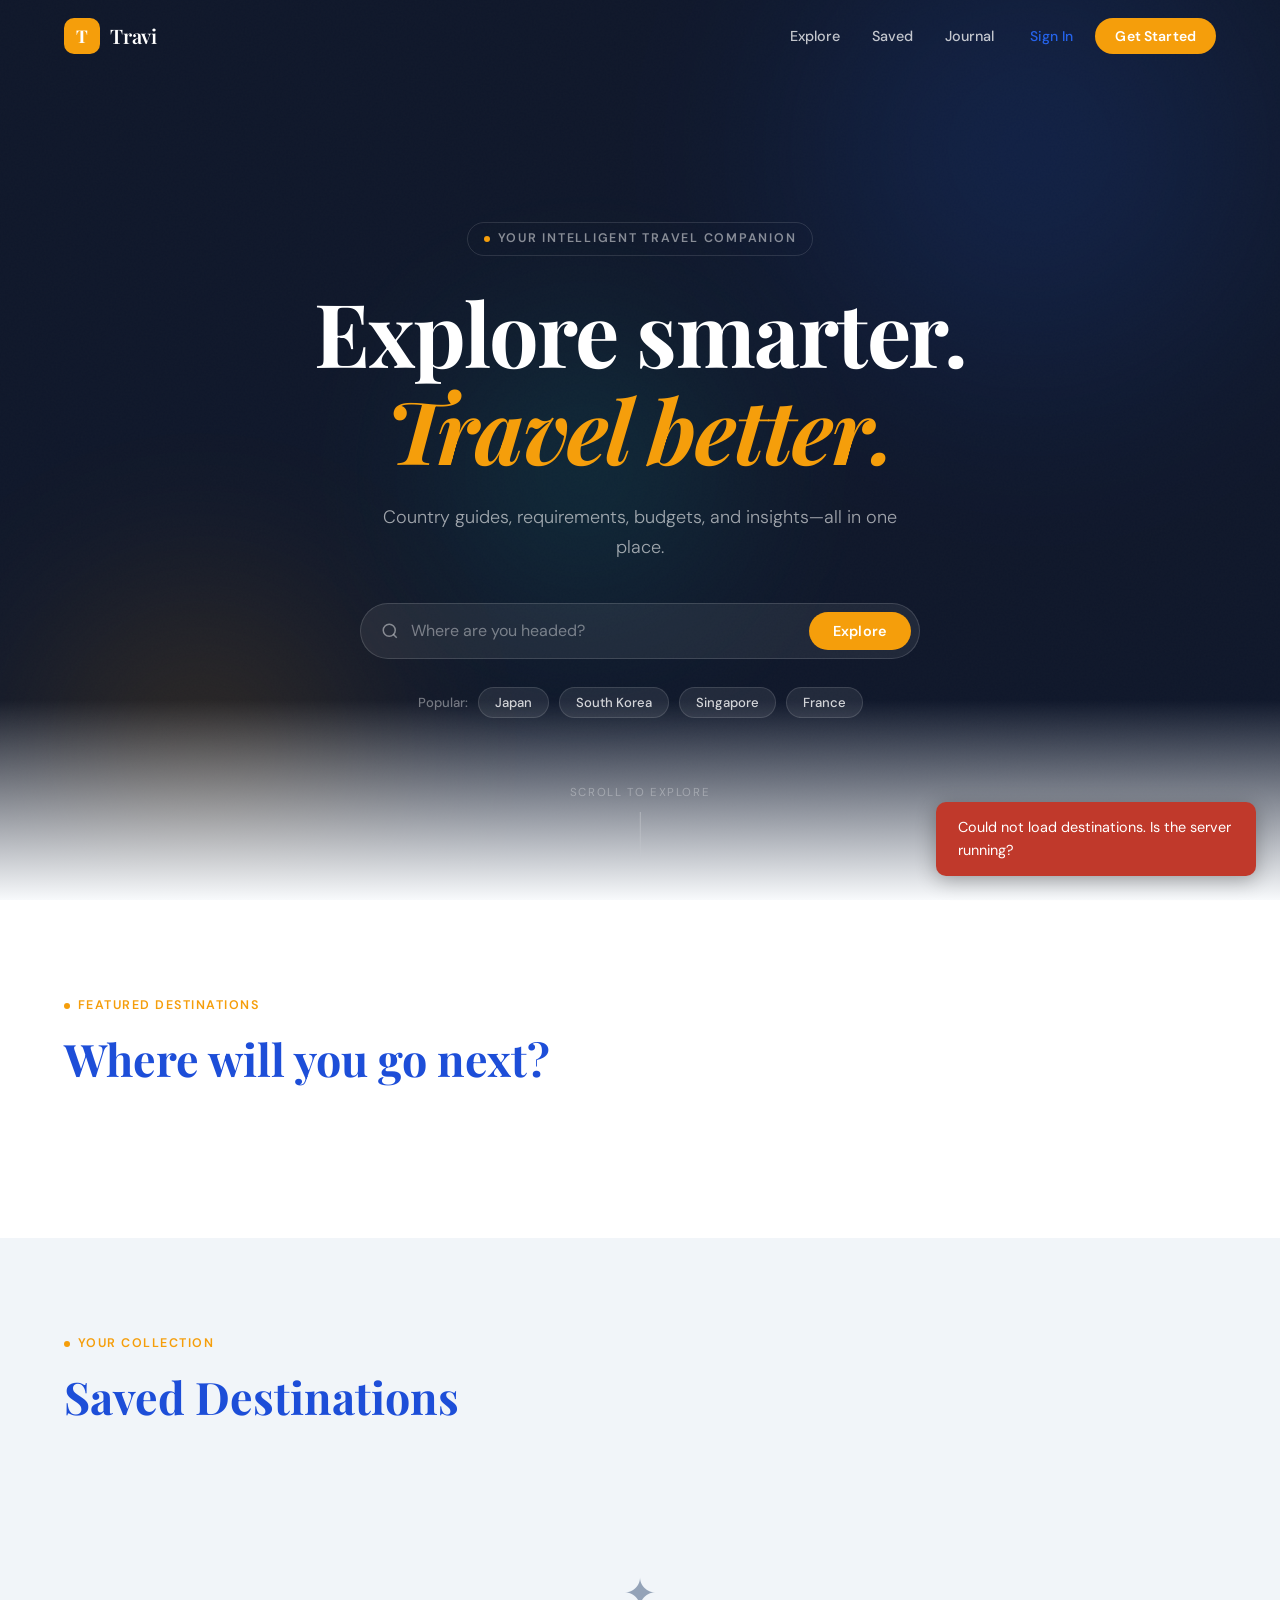
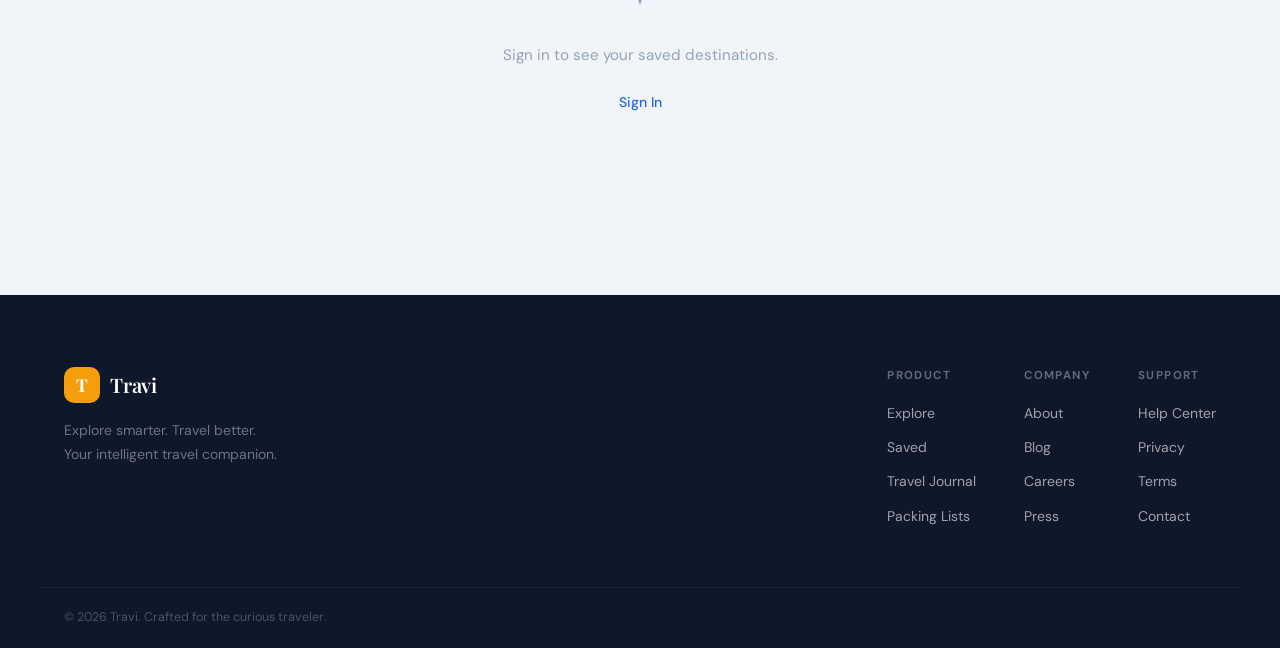
==== src/main/resources/static/index.html @ fd80dfbc "feat: added budget tier to support budget guide entity and the frontend structure, added migration f" ====
<!DOCTYPE html>
<html lang="en">
<head>
  <meta charset="UTF-8" />
  <meta name="viewport" content="width=device-width, initial-scale=1.0" />
  <title>Travi — Personal Tour Guide</title>
  <link rel="preconnect" href="https://fonts.googleapis.com" />
  <link rel="preconnect" href="https://fonts.gstatic.com" crossorigin />
  <link href="https://fonts.googleapis.com/css2?family=Playfair+Display:ital,wght@0,400;0,600;0,700;1,400;1,600&family=DM+Sans:wght@300;400;500;600&family=DM+Mono:wght@400;500&display=swap" rel="stylesheet" />
  <link rel="stylesheet" href="style.css" />

  <!-- Auth modal styles (scoped, no external deps) -->
  <style>
    .auth-modal-backdrop {
      position: fixed; inset: 0; z-index: 2000;
      background: rgba(0,0,0,0.55); backdrop-filter: blur(4px);
      display: flex; align-items: center; justify-content: center;
      padding: 1rem;
    }
    .auth-modal-backdrop.hidden { display: none; }
    .auth-modal {
      background: #fff; border-radius: 16px; padding: 2.5rem 2rem;
      width: 100%; max-width: 420px; position: relative;
      box-shadow: 0 20px 60px rgba(0,0,0,0.25);
    }
    .auth-modal-close {
      position: absolute; top: 1rem; right: 1rem;
      background: none; border: none; font-size: 1.4rem;
      cursor: pointer; color: #888; line-height: 1;
    }
    .auth-modal h2 { font-family: 'Playfair Display', serif; margin: 0 0 1.5rem; font-size: 1.6rem; }
    .auth-field { display: flex; flex-direction: column; gap: 0.4rem; margin-bottom: 1rem; }
    .auth-field label { font-size: 0.82rem; font-weight: 600; color: #555; letter-spacing: .04em; }
    .auth-field input {
      padding: 0.7rem 1rem; border: 1.5px solid #e0e0e0; border-radius: 8px;
      font-size: 0.95rem; outline: none; transition: border-color .2s;
      font-family: inherit;
    }
    .auth-field input:focus { border-color: #1a1a1a; }
    .auth-submit {
      width: 100%; padding: 0.85rem; background: #1a1a1a; color: #fff;
      border: none; border-radius: 8px; font-size: 1rem; font-weight: 600;
      cursor: pointer; margin-top: 0.5rem; font-family: inherit;
      transition: opacity .2s;
    }
    .auth-submit:hover { opacity: 0.85; }
    .auth-switch { text-align: center; margin-top: 1.2rem; font-size: 0.87rem; color: #666; }
    .auth-switch button {
      background: none; border: none; color: #1a1a1a; font-weight: 600;
      cursor: pointer; text-decoration: underline; font-size: inherit;
      font-family: inherit;
    }
  </style>
</head>
<body>

  <!-- AUTH MODAL -->
  <div class="auth-modal-backdrop hidden" id="authModal">
    <div class="auth-modal" role="dialog" aria-modal="true" aria-label="Sign in or register">
      <button class="auth-modal-close" id="authModalClose" aria-label="Close">✕</button>

      <!-- Login Form -->
      <form id="loginForm" novalidate>
        <h2>Welcome back</h2>
        <div class="auth-field">
          <label for="loginUsername">Username</label>
          <input type="text" id="loginUsername" autocomplete="username" placeholder="your_username" required />
        </div>
        <div class="auth-field">
          <label for="loginPassword">Password</label>
          <input type="password" id="loginPassword" autocomplete="current-password" placeholder="••••••••" required />
        </div>
        <button type="submit" class="auth-submit">Sign In</button>
        <div class="auth-switch">
          Don't have an account?
          <button type="button" id="switchToRegister">Create one</button>
        </div>
      </form>

      <!-- Register Form -->
      <form id="registerForm" style="display:none" novalidate>
        <h2>Create account</h2>
        <div class="auth-field">
          <label for="regUsername">Username</label>
          <input type="text" id="regUsername" autocomplete="username" placeholder="your_username" required />
        </div>
        <div class="auth-field">
          <label for="regEmail">Email</label>
          <input type="email" id="regEmail" autocomplete="email" placeholder="you@email.com" required />
        </div>
        <div class="auth-field">
          <label for="regPassword">Password</label>
          <input type="password" id="regPassword" autocomplete="new-password" placeholder="••••••••" required />
        </div>
        <button type="submit" class="auth-submit">Create Account</button>
        <div class="auth-switch">
          Already have an account?
          <button type="button" id="switchToLogin">Sign in</button>
        </div>
      </form>
    </div>
  </div>

  <!-- NAVBAR -->
  <nav class="navbar" id="navbar">
    <div class="nav-inner">
      <a class="nav-logo" href="#">
        <span class="logo-mark">T</span>
        <span class="logo-text">Travi</span>
      </a>
      <ul class="nav-links" id="navLinks">
        <li><a href="#explore" class="nav-link">Explore</a></li>
        <li><a href="#saved" class="nav-link">Saved</a></li>
        <li><a href="#" class="nav-link">Journal</a></li>
        <!-- btn-sign-in / btn-get-started hidden when logged in; btn-logout shown when logged in -->
        <li><button class="btn-outline-sm btn-sign-in">Sign In</button></li>
        <li><button class="btn-primary-sm btn-get-started">Get Started</button></li>
        <li style="display:none"><button class="btn-outline-sm btn-logout">Log Out</button></li>
      </ul>
      <button class="hamburger" id="hamburger" aria-label="Menu">
        <span></span><span></span><span></span>
      </button>
    </div>
  </nav>

  <!-- HERO -->
  <section class="hero" id="home">
    <div class="hero-bg">
      <div class="hero-grain"></div>
      <div class="hero-orbs">
        <div class="orb orb-1"></div>
        <div class="orb orb-2"></div>
        <div class="orb orb-3"></div>
      </div>
    </div>
    <div class="hero-content">
      <div class="hero-eyebrow">
        <span class="dot"></span>
        <span>Your intelligent travel companion</span>
      </div>
      <h1 class="hero-title">
        Explore smarter.<br />
        <em>Travel better.</em>
      </h1>
      <p class="hero-sub">
        Country guides, requirements, budgets, and insights—all in one place.
      </p>
      <div class="hero-search-wrap">
        <div class="search-box hero-search">
          <svg class="search-icon" viewBox="0 0 24 24" fill="none" stroke="currentColor" stroke-width="2">
            <circle cx="11" cy="11" r="8"/><path d="m21 21-4.35-4.35"/>
          </svg>
          <input type="text" id="heroSearchInput" placeholder="Where are you headed?" autocomplete="off" />
          <button class="search-btn" id="heroSearchBtn">Explore</button>
        </div>
        <div class="search-dropdown" id="heroDropdown"></div>
      </div>
      <div class="hero-tags">
        <span class="tag-label">Popular:</span>
        <!--
          data-country must match the country's name (case-insensitive, hyphens = spaces).
          These are matched against the `name` field returned by GET /api/countries.
        -->
        <button class="tag-chip" data-country="japan">Japan</button>
        <button class="tag-chip" data-country="south-korea">South Korea</button>
        <button class="tag-chip" data-country="singapore">Singapore</button>
        <button class="tag-chip" data-country="france">France</button>
      </div>
    </div>
    <div class="hero-scroll-hint">
      <span>Scroll to explore</span>
      <div class="scroll-line"></div>
    </div>
  </section>

  <!-- POPULAR DESTINATIONS -->
  <section class="section popular-section" id="explore">
    <div class="container">
      <div class="section-header">
        <div class="section-eyebrow">
          <span class="dot dot-warm"></span>Featured Destinations
        </div>
        <h2 class="section-title">Where will you go next?</h2>
      </div>
      <div class="destinations-grid" id="destinationsGrid"></div>
    </div>
  </section>

  <!-- COUNTRY DETAIL VIEW -->
  <section class="section country-detail-section hidden" id="countryDetailSection">
    <div class="container">
      <button class="back-btn" id="backBtn">
        <svg viewBox="0 0 24 24" fill="none" stroke="currentColor" stroke-width="2" width="18" height="18">
          <path d="M19 12H5M12 19l-7-7 7-7"/>
        </svg>
        Back to destinations
      </button>

      <!-- Country Hero Banner -->
      <div class="country-banner" id="countryBanner">
        <div class="country-banner-overlay"></div>
        <div class="country-banner-content">
          <div class="country-flag" id="countryFlag"></div>
          <div>
            <h1 class="country-name" id="countryName"></h1>
            <p class="country-tagline" id="countryTagline"></p>
          </div>
          <button class="save-btn" id="saveBtnDetail" title="Save destination">
            <svg viewBox="0 0 24 24" fill="none" stroke="currentColor" stroke-width="2" width="20" height="20">
              <path d="M20.84 4.61a5.5 5.5 0 0 0-7.78 0L12 5.67l-1.06-1.06a5.5 5.5 0 0 0-7.78 7.78l1.06 1.06L12 21.23l7.78-7.78 1.06-1.06a5.5 5.5 0 0 0 0-7.78z"/>
            </svg>
          </button>
        </div>
      </div>

      <!-- Tab Navigation -->
      <div class="tab-nav" id="tabNav">
        <button class="tab-btn active" data-tab="overview">Overview</button>
        <button class="tab-btn" data-tab="entry">Entry Requirements</button>
        <button class="tab-btn" data-tab="budget">Budget</button>
        <button class="tab-btn" data-tab="packing">Packing</button>
        <button class="tab-btn" data-tab="tips">Local Tips</button>
        <button class="tab-btn" data-tab="culture">Culture</button>
      </div>

      <!-- TAB: OVERVIEW -->
      <div class="tab-panel active" id="tab-overview">
        <div class="overview-grid">
          <div class="overview-main">
            <div class="info-card">
              <h3 class="card-label">About</h3>
              <p class="overview-desc" id="overviewDesc"></p>
            </div>
            <div class="stats-row" id="statsRow"></div>
          </div>
          <div class="overview-sidebar">
            <div class="info-card quick-facts" id="quickFacts"></div>
            <div class="info-card best-time" id="bestTime"></div>
          </div>
        </div>
      </div>

      <!-- TAB: ENTRY REQUIREMENTS -->
      <div class="tab-panel" id="tab-entry">
        <div class="entry-grid" id="entryGrid"></div>
      </div>

      <!-- TAB: BUDGET -->
      <div class="tab-panel" id="tab-budget">
        <div class="budget-layout" id="budgetLayout"></div>
      </div>

      <!-- TAB: PACKING -->
      <div class="tab-panel" id="tab-packing">
        <div class="packing-layout" id="packingLayout"></div>
      </div>

      <!-- TAB: LOCAL TIPS -->
      <div class="tab-panel" id="tab-tips">
        <div class="tips-layout" id="tipsLayout"></div>
      </div>

      <!-- TAB: CULTURE -->
      <div class="tab-panel" id="tab-culture">
        <div class="culture-layout" id="cultureLayout"></div>
      </div>
    </div>
  </section>

  <!-- SAVED DESTINATIONS -->
  <section class="section saved-section" id="saved">
    <div class="container">
      <div class="section-header">
        <div class="section-eyebrow">
          <span class="dot dot-warm"></span>Your Collection
        </div>
        <h2 class="section-title">Saved Destinations</h2>
      </div>
      <div class="saved-grid" id="savedGrid">
        <div class="saved-empty" id="savedEmpty">
          <div class="empty-icon">✦</div>
          <p>No saved destinations yet.<br/>Explore and save places you love.</p>
          <a href="#explore" class="btn-outline-sm">Start Exploring</a>
        </div>
      </div>
    </div>
  </section>

  <!-- FOOTER -->
  <footer class="footer">
    <div class="footer-inner">
      <div class="footer-brand">
        <a class="nav-logo" href="#">
          <span class="logo-mark">T</span>
          <span class="logo-text">Travi</span>
        </a>
        <p class="footer-tagline">Explore smarter. Travel better.<br/>Your intelligent travel companion.</p>
      </div>
      <div class="footer-links">
        <div class="footer-col">
          <span class="footer-col-title">Product</span>
          <a href="#">Explore</a>
          <a href="#">Saved</a>
          <a href="#">Travel Journal</a>
          <a href="#">Packing Lists</a>
        </div>
        <div class="footer-col">
          <span class="footer-col-title">Company</span>
          <a href="#">About</a>
          <a href="#">Blog</a>
          <a href="#">Careers</a>
          <a href="#">Press</a>
        </div>
        <div class="footer-col">
          <span class="footer-col-title">Support</span>
          <a href="#">Help Center</a>
          <a href="#">Privacy</a>
          <a href="#">Terms</a>
          <a href="#">Contact</a>
        </div>
      </div>
    </div>
    <div class="footer-bottom">
      <span>© 2026 Travi. Crafted for the curious traveler.</span>
    </div>
  </footer>

  <script src="script.js"></script>
</body>
</html>
---- src/main/resources/static/style.css ----
:root {
  /* === TRAVI BRAND PALETTE === */
  --primary: #2563eb;
  --primary-dark: #1d4ed8;
  --primary-light: #3b82f6;

  --secondary: #14b8a6;
  --secondary-light: #2dd4bf;
  --secondary-dark: #0f9488;

  --accent: #f59e0b;
  --accent-dark: #d97706;
  --accent-light: #fbbf24;

  --bg: #f8fafc;
  --card: #ffffff;
  --text-primary: #0f172a;
  --text-secondary: #475569;
  --text-muted: #94a3b8;

  --border: #e2e8f0;
  --border-light: #f1f5f9;

  /* === UNCHANGED === */
  --radius-sm: 8px;
  --radius-md: 14px;
  --radius-lg: 20px;
  --radius-xl: 28px;
  --radius-pill: 100px;

  --shadow-sm: 0 2px 8px rgba(10, 15, 30, 0.08);
  --shadow-md: 0 8px 32px rgba(10, 15, 30, 0.12);
  --shadow-lg: 0 20px 60px rgba(10, 15, 30, 0.18);
  --shadow-xl: 0 32px 80px rgba(10, 15, 30, 0.25);

  --transition: all 0.28s cubic-bezier(0.4, 0, 0.2, 1);
  --transition-fast: all 0.16s cubic-bezier(0.4, 0, 0.2, 1);

  --font-display: "Playfair Display", Georgia, serif;
  --font-body: "DM Sans", system-ui, sans-serif;
  --font-mono: "DM Mono", monospace;
}

/* ============ RESET & BASE ============ */
*,
*::before,
*::after {
  box-sizing: border-box;
  margin: 0;
  padding: 0;
}

html {
  scroll-behavior: smooth;
  font-size: 16px;
}

body {
  font-family: var(--font-body);
  background: var(--bg);
  color: var(--text-primary);
  line-height: 1.6;
  overflow-x: hidden;
}

a {
  text-decoration: none;
  color: inherit;
}
ul {
  list-style: none;
}
button {
  cursor: pointer;
  border: none;
  background: none;
  font-family: var(--font-body);
}
img {
  max-width: 100%;
  display: block;
}

.hidden {
  display: none !important;
}

/* ============ UTILITY CLASSES ============ */
.container {
  max-width: 1200px;
  margin: 0 auto;
  padding: 0 24px;
}

.section {
  padding: 96px 0;
}

.section-header {
  margin-bottom: 56px;
}

.section-eyebrow {
  display: flex;
  align-items: center;
  gap: 8px;
  font-size: 0.78rem;
  font-weight: 600;
  letter-spacing: 0.12em;
  text-transform: uppercase;
  color: var(--accent);
  margin-bottom: 16px;
}

.dot {
  width: 6px;
  height: 6px;
  border-radius: 50%;
  background: var(--secondary);
  display: inline-block;
  flex-shrink: 0;
}

.dot-warm {
  background: var(--accent);
}

.section-title {
  font-family: var(--font-display);
  font-size: clamp(2rem, 4vw, 2.8rem);
  font-weight: 700;
  color: var(--primary-dark);
  line-height: 1.2;
}

/* ============ BUTTONS ============ */
.btn-primary-sm {
  background: var(--accent);
  color: var(--card);
  padding: 9px 20px;
  border-radius: var(--radius-pill);
  font-size: 0.875rem;
  font-weight: 600;
  transition: var(--transition);
  letter-spacing: 0.01em;
}

.btn-primary-sm:hover {
  background: var(--accent-dark);
  transform: translateY(-1px);
  box-shadow: 0 6px 20px rgba(232, 97, 74, 0.35);
}

.btn-outline-sm {
  border: 1.5px solid var(--navy-200);
  color: var(--primary);
  padding: 8px 18px;
  border-radius: var(--radius-pill);
  font-size: 0.875rem;
  font-weight: 500;
  transition: var(--transition);
  background: transparent;
}

.btn-outline-sm:hover {
  border-color: var(--primary-dark);
  background: var(--primary-dark);
  color: var(--card);
}

/* ============ NAVBAR ============ */
.navbar {
  position: fixed;
  top: 0;
  left: 0;
  right: 0;
  z-index: 1000;
  transition: var(--transition);
  padding: 0;
}

.navbar.scrolled {
  background: rgba(10, 15, 30, 0.95);
  backdrop-filter: blur(16px);
  -webkit-backdrop-filter: blur(16px);
  box-shadow: 0 1px 0 rgba(255, 255, 255, 0.06);
}

.nav-inner {
  max-width: 1200px;
  margin: 0 auto;
  padding: 0 24px;
  height: 72px;
  display: flex;
  align-items: center;
  justify-content: space-between;
  gap: 32px;
}

.nav-logo {
  display: flex;
  align-items: center;
  gap: 10px;
  flex-shrink: 0;
}

.logo-mark {
  width: 36px;
  height: 36px;
  background: var(--accent);
  color: var(--card);
  border-radius: 10px;
  display: flex;
  align-items: center;
  justify-content: center;
  font-family: var(--font-display);
  font-size: 1.1rem;
  font-weight: 700;
  letter-spacing: -0.02em;
  flex-shrink: 0;
}

.logo-text {
  font-family: var(--font-display);
  font-size: 1.25rem;
  font-weight: 600;
  color: var(--card);
  letter-spacing: -0.01em;
}

.nav-links {
  display: flex;
  align-items: center;
  gap: 4px;
}

.nav-link {
  color: rgba(255, 255, 255, 0.75);
  font-size: 0.9rem;
  font-weight: 500;
  padding: 8px 14px;
  border-radius: var(--radius-sm);
  transition: var(--transition-fast);
}

.nav-link:hover {
  color: var(--card);
  background: rgba(255, 255, 255, 0.08);
}

.hamburger {
  display: none;
  flex-direction: column;
  gap: 5px;
  padding: 6px;
}

.hamburger span {
  display: block;
  width: 22px;
  height: 2px;
  background: var(--card);
  border-radius: 2px;
  transition: var(--transition);
}

/* ============ HERO ============ */
.hero {
  position: relative;
  min-height: 100vh;
  display: flex;
  align-items: center;
  justify-content: center;
  overflow: hidden;
  background: var(--text-primary);
}

.hero-bg {
  position: absolute;
  inset: 0;
  overflow: hidden;
}

.hero-grain {
  position: absolute;
  inset: 0;
  background-image: url("data:image/svg+xml,%3Csvg viewBox='0 0 512 512' xmlns='http://www.w3.org/2000/svg'%3E%3Cfilter id='noise'%3E%3CfeTurbulence type='fractalNoise' baseFrequency='0.9' numOctaves='4' stitchTiles='stitch'/%3E%3C/filter%3E%3Crect width='100%25' height='100%25' filter='url(%23noise)' opacity='0.04'/%3E%3C/svg%3E");
  opacity: 0.5;
  pointer-events: none;
}

.hero-orbs {
  position: absolute;
  inset: 0;
}

.orb {
  position: absolute;
  border-radius: 50%;
  filter: blur(80px);
  opacity: 0.18;
}

.orb-1 {
  width: 700px;
  height: 700px;
  background: radial-gradient(circle, #2563EB 0%, transparent 70%);
  top: -200px;
  right: -100px;
  animation: orbFloat1 14s ease-in-out infinite;
}

.orb-2 {
  width: 500px;
  height: 500px;
  background: radial-gradient(circle, #F59E0B 0%, transparent 70%);
  bottom: -100px;
  left: -50px;
  animation: orbFloat2 18s ease-in-out infinite;
}

.orb-3 {
  width: 400px;
  height: 400px;
  background: radial-gradient(circle, #14B8A6 0%, transparent 70%); /* Teal */
  top: 30%;
  left: 30%;
  animation: orbFloat3 22s ease-in-out infinite;
}

@keyframes orbFloat1 {
  0%,
  100% {
    transform: translate(0, 0) scale(1);
  }
  50% {
    transform: translate(-40px, 60px) scale(1.05);
  }
}
@keyframes orbFloat2 {
  0%,
  100% {
    transform: translate(0, 0) scale(1);
  }
  50% {
    transform: translate(60px, -40px) scale(1.08);
  }
}
@keyframes orbFloat3 {
  0%,
  100% {
    transform: translate(0, 0) scale(1);
  }
  33% {
    transform: translate(30px, -50px) scale(0.95);
  }
  66% {
    transform: translate(-30px, 30px) scale(1.05);
  }
}

/* Horizon line texture */
.hero::after {
  content: "";
  position: absolute;
  bottom: 0;
  left: 0;
  right: 0;
  height: 200px;
  background: linear-gradient(to top, var(--bg) 0%, transparent 100%);
  pointer-events: none;
}

.hero-content {
  position: relative;
  z-index: 2;
  text-align: center;
  padding: 120px 24px 80px;
  max-width: 760px;
  animation: heroFadeUp 1s cubic-bezier(0.4, 0, 0.2, 1) both;
}

@keyframes heroFadeUp {
  from {
    opacity: 0;
    transform: translateY(32px);
  }
  to {
    opacity: 1;
    transform: translateY(0);
  }
}

.hero-eyebrow {
  display: inline-flex;
  align-items: center;
  gap: 8px;
  font-size: 0.78rem;
  font-weight: 600;
  letter-spacing: 0.14em;
  text-transform: uppercase;
  color: rgba(255, 255, 255, 0.5);
  margin-bottom: 28px;
  border: 1px solid rgba(255, 255, 255, 0.12);
  padding: 6px 16px;
  border-radius: var(--radius-pill);
  backdrop-filter: blur(8px);
}

.hero-eyebrow .dot {
  background: var(--accent);
  animation: pulse 2s infinite;
}

@keyframes pulse {
  0%,
  100% {
    opacity: 1;
    transform: scale(1);
  }
  50% {
    opacity: 0.5;
    transform: scale(1.5);
  }
}

.hero-title {
  font-family: var(--font-display);
  font-size: clamp(3rem, 7vw, 5.5rem);
  font-weight: 700;
  line-height: 1.1;
  color: var(--card);
  margin-bottom: 24px;
  letter-spacing: -0.02em;
}

.hero-title em {
  font-style: italic;
  color: var(--accent);
}

.hero-sub {
  font-size: 1.125rem;
  color: rgba(255, 255, 255, 0.6);
  max-width: 540px;
  margin: 0 auto 40px;
  line-height: 1.7;
  font-weight: 300;
}

.hero-search-wrap {
  position: relative;
  max-width: 560px;
  margin: 0 auto 28px;
}

.search-box {
  display: flex;
  align-items: center;
  gap: 12px;
  background: rgba(255, 255, 255, 0.07);
  border: 1.5px solid rgba(255, 255, 255, 0.14);
  border-radius: var(--radius-pill);
  padding: 8px 8px 8px 20px;
  backdrop-filter: blur(16px);
  transition: var(--transition);
}

.search-box:focus-within {
  border-color: rgba(255, 255, 255, 0.35);
  background: rgba(255, 255, 255, 0.1);
  box-shadow: 0 0 0 4px rgba(232, 97, 74, 0.15);
}

.search-icon {
  width: 18px;
  height: 18px;
  color: rgba(255, 255, 255, 0.45);
  flex-shrink: 0;
}

.search-box input {
  flex: 1;
  background: none;
  border: none;
  outline: none;
  color: var(--card);
  font-size: 1rem;
  font-family: var(--font-body);
  font-weight: 400;
}

.search-box input::placeholder {
  color: rgba(255, 255, 255, 0.4);
}

.search-btn {
  background: var(--accent);
  color: var(--card);
  padding: 10px 24px;
  border-radius: var(--radius-pill);
  font-size: 0.9rem;
  font-weight: 600;
  flex-shrink: 0;
  transition: var(--transition);
  letter-spacing: 0.01em;
}

.search-btn:hover {
  background: var(--accent-dark);
  transform: scale(1.03);
}

/* Normal search (in main section) */
.normal-search .search-box {
  background: var(--card);
  border-color: var(--navy-100);
  box-shadow: var(--shadow-sm);
}

.normal-search .search-box input {
  color: var(--primary-dark);
}
.normal-search .search-box input::placeholder {
  color: var(--text-muted);
}
.normal-search .search-icon {
  color: var(--text-muted);
}
.normal-search .search-box:focus-within {
  border-color: var(--accent);
}

/* Dropdown */
.search-dropdown {
  position: absolute;
  top: calc(100% + 8px);
  left: 0;
  right: 0;
  background: rgba(13, 20, 37, 0.96);
  backdrop-filter: blur(20px);
  border: 1px solid rgba(255, 255, 255, 0.1);
  border-radius: var(--radius-lg);
  overflow: hidden;
  z-index: 100;
  box-shadow: var(--shadow-xl);
  display: none;
}

.search-dropdown.visible {
  display: block;
}

.dropdown-item {
  display: flex;
  align-items: center;
  gap: 14px;
  padding: 14px 20px;
  cursor: pointer;
  transition: var(--transition-fast);
  border-bottom: 1px solid rgba(255, 255, 255, 0.05);
}

.dropdown-item:last-child {
  border-bottom: none;
}

.dropdown-item:hover {
  background: rgba(255, 255, 255, 0.06);
}

.dropdown-flag {
  font-size: 1.5rem;
}

.dropdown-info {
  text-align: left;
}
.dropdown-name {
  color: var(--card);
  font-weight: 600;
  font-size: 0.95rem;
}
.dropdown-region {
  color: rgba(255, 255, 255, 0.45);
  font-size: 0.8rem;
  margin-top: 1px;
}

.hero-tags {
  display: flex;
  align-items: center;
  justify-content: center;
  gap: 10px;
  flex-wrap: wrap;
}

.tag-label {
  color: rgba(255, 255, 255, 0.4);
  font-size: 0.82rem;
  font-weight: 500;
}

.tag-chip {
  background: rgba(255, 255, 255, 0.08);
  color: rgba(255, 255, 255, 0.8);
  border: 1px solid rgba(255, 255, 255, 0.12);
  padding: 6px 16px;
  border-radius: var(--radius-pill);
  font-size: 0.82rem;
  font-weight: 500;
  transition: var(--transition);
  cursor: pointer;
}

.tag-chip:hover {
  background: var(--accent);
  border-color: var(--accent);
  color: var(--card);
  transform: translateY(-2px);
}

.hero-scroll-hint {
  position: absolute;
  bottom: 40px;
  left: 50%;
  transform: translateX(-50%);
  display: flex;
  flex-direction: column;
  align-items: center;
  gap: 10px;
  z-index: 2;
}

.hero-scroll-hint span {
  font-size: 0.72rem;
  letter-spacing: 0.14em;
  text-transform: uppercase;
  color: rgba(255, 255, 255, 0.3);
}

.scroll-line {
  width: 1px;
  height: 48px;
  background: linear-gradient(to bottom, rgba(255, 255, 255, 0.3), transparent);
  animation: scrollAnim 2s ease-in-out infinite;
}

@keyframes scrollAnim {
  0% {
    transform: scaleY(0);
    transform-origin: top;
  }
  50% {
    transform: scaleY(1);
    transform-origin: top;
  }
  51% {
    transform: scaleY(1);
    transform-origin: bottom;
  }
  100% {
    transform: scaleY(0);
    transform-origin: bottom;
  }
}

/* ============ DESTINATIONS GRID ============ */
.destinations-grid {
  display: grid;
  grid-template-columns: repeat(auto-fill, minmax(280px, 1fr));
  gap: 24px;
}

.dest-card {
  border-radius: var(--radius-xl);
  overflow: hidden;
  cursor: pointer;
  position: relative;
  background: var(--card);
  box-shadow: var(--shadow-sm);
  transition: var(--transition);
  group: true;
}

.dest-card:hover {
  transform: translateY(-6px);
  box-shadow: var(--shadow-lg);
}

.dest-card-img {
  height: 200px;
  position: relative;
  overflow: hidden;
}

.dest-card-img-bg {
  position: absolute;
  inset: 0;
  transition: transform 0.5s cubic-bezier(0.4, 0, 0.2, 1);
}

.dest-card:hover .dest-card-img-bg {
  transform: scale(1.06);
}

.dest-card-img-overlay {
  position: absolute;
  inset: 0;
  background: linear-gradient(
    to top,
    rgba(10, 15, 30, 0.7) 0%,
    transparent 60%
  );
}

.dest-card-flag {
  position: absolute;
  top: 16px;
  right: 16px;
  font-size: 1.8rem;
  filter: drop-shadow(0 2px 6px rgba(0, 0, 0, 0.4));
}

.dest-card-region {
  position: absolute;
  bottom: 16px;
  left: 16px;
  font-size: 0.7rem;
  letter-spacing: 0.1em;
  text-transform: uppercase;
  color: rgba(255, 255, 255, 0.7);
  font-weight: 600;
}

.dest-card-body {
  padding: 20px 24px;
  display: flex;
  align-items: center;
  justify-content: space-between;
}

.dest-card-name {
  font-family: var(--font-display);
  font-size: 1.3rem;
  font-weight: 700;
  color: var(--primary-dark);
  line-height: 1.2;
}

.dest-card-sub {
  font-size: 0.82rem;
  color: var(--text-muted);
  margin-top: 4px;
  font-weight: 400;
}

.dest-card-arrow {
  width: 38px;
  height: 38px;
  border-radius: 50%;
  background: var(--border-light);
  display: flex;
  align-items: center;
  justify-content: center;
  flex-shrink: 0;
  transition: var(--transition);
}

.dest-card:hover .dest-card-arrow {
  background: var(--accent);
}

.dest-card:hover .dest-card-arrow svg {
  color: var(--card);
}

.dest-card-arrow svg {
  color: var(--navy-600);
  width: 16px;
  height: 16px;
  transition: var(--transition);
}

/* ============ COUNTRY DETAIL ============ */
.country-detail-section {
  background: var(--card);
  padding-top: 100px;
}

.back-btn {
  display: inline-flex;
  align-items: center;
  gap: 8px;
  color: var(--text-secondary);
  font-size: 0.875rem;
  font-weight: 500;
  margin-bottom: 32px;
  transition: var(--transition-fast);
  padding: 8px 0;
}

.back-btn:hover {
  color: var(--accent);
}

.country-banner {
  border-radius: var(--radius-xl);
  overflow: hidden;
  height: 280px;
  position: relative;
  margin-bottom: 0;
}

.country-banner-overlay {
  position: absolute;
  inset: 0;
  background: linear-gradient(
    135deg,
    rgba(10, 15, 30, 0.75) 0%,
    rgba(10, 15, 30, 0.3) 100%
  );
}

.country-banner-content {
  position: relative;
  z-index: 2;
  height: 100%;
  display: flex;
  align-items: flex-end;
  padding: 40px;
  gap: 20px;
}

.country-flag {
  font-size: 4rem;
  filter: drop-shadow(0 4px 12px rgba(0, 0, 0, 0.4));
  flex-shrink: 0;
}

.country-name {
  font-family: var(--font-display);
  font-size: clamp(2rem, 4vw, 3rem);
  font-weight: 700;
  color: var(--card);
  line-height: 1.1;
  letter-spacing: -0.02em;
  flex: 1;
}

.country-tagline {
  font-size: 1rem;
  color: rgba(255, 255, 255, 0.65);
  margin-top: 6px;
  font-style: italic;
  font-family: var(--font-display);
}

.save-btn {
  width: 48px;
  height: 48px;
  border-radius: 50%;
  background: rgba(255, 255, 255, 0.12);
  border: 1.5px solid rgba(255, 255, 255, 0.2);
  display: flex;
  align-items: center;
  justify-content: center;
  transition: var(--transition);
  backdrop-filter: blur(8px);
  flex-shrink: 0;
  align-self: flex-start;
  margin-top: auto;
}

.save-btn:hover,
.save-btn.saved {
  background: var(--accent);
  border-color: var(--accent);
}

.save-btn.saved svg {
  fill: var(--card);
  stroke: var(--card);
}
.save-btn svg {
  color: var(--card);
}

/* ============ TAB NAV ============ */
.tab-nav {
  display: flex;
  gap: 4px;
  border-bottom: 2px solid var(--border-light);
  margin: 40px 0 40px;
  overflow-x: auto;
  scrollbar-width: none;
  -ms-overflow-style: none;
}

.tab-nav::-webkit-scrollbar {
  display: none;
}

.tab-btn {
  padding: 12px 20px;
  font-size: 0.875rem;
  font-weight: 600;
  color: var(--text-muted);
  border-bottom: 2px solid transparent;
  margin-bottom: -2px;
  white-space: nowrap;
  transition: var(--transition-fast);
  border-radius: var(--radius-sm) var(--radius-sm) 0 0;
}

.tab-btn:hover {
  color: var(--primary-dark);
  background: var(--bg);
}

.tab-btn.active {
  color: var(--accent);
  border-bottom-color: var(--accent);
}

.tab-panel {
  display: none;
  animation: fadeInTab 0.3s ease both;
}
.tab-panel.active {
  display: block;
}

@keyframes fadeInTab {
  from {
    opacity: 0;
    transform: translateY(8px);
  }
  to {
    opacity: 1;
    transform: translateY(0);
  }
}

/* ============ INFO CARDS ============ */
.info-card {
  background: var(--bg);
  border-radius: var(--radius-lg);
  padding: 28px 32px;
  border: 1px solid var(--border-light);
}

.info-card + .info-card {
  margin-top: 20px;
}

.card-label {
  font-size: 0.72rem;
  letter-spacing: 0.12em;
  text-transform: uppercase;
  font-weight: 700;
  color: var(--accent);
  margin-bottom: 16px;
}

/* ============ OVERVIEW ============ */
.overview-grid {
  display: grid;
  grid-template-columns: 1fr 320px;
  gap: 24px;
}

.overview-desc {
  color: var(--text-secondary);
  line-height: 1.8;
  font-size: 0.975rem;
}

.stats-row {
  display: grid;
  grid-template-columns: repeat(3, 1fr);
  gap: 16px;
  margin-top: 20px;
}

.stat-box {
  background: var(--card);
  border: 1px solid var(--border-light);
  border-radius: var(--radius-md);
  padding: 20px;
  text-align: center;
}

.stat-value {
  font-family: var(--font-display);
  font-size: 1.5rem;
  font-weight: 700;
  color: var(--primary-dark);
  line-height: 1;
  margin-bottom: 6px;
}

.stat-label {
  font-size: 0.75rem;
  color: var(--text-muted);
  font-weight: 500;
}

.quick-facts-list {
  display: flex;
  flex-direction: column;
  gap: 14px;
}

.qf-item {
  display: flex;
  align-items: flex-start;
  gap: 12px;
}

.qf-icon {
  font-size: 1.1rem;
  flex-shrink: 0;
  margin-top: 1px;
}

.qf-key {
  font-size: 0.78rem;
  font-weight: 600;
  color: var(--text-muted);
  text-transform: uppercase;
  letter-spacing: 0.08em;
  line-height: 1;
  margin-bottom: 3px;
}

.qf-value {
  font-size: 0.9rem;
  color: var(--primary-dark);
  font-weight: 500;
}

.best-time-tags {
  display: flex;
  flex-wrap: wrap;
  gap: 8px;
  margin-top: 8px;
}

.month-tag {
  background: var(--primary);
  color: var(--border-light);
  padding: 4px 12px;
  border-radius: var(--radius-pill);
  font-size: 0.78rem;
  font-weight: 600;
  font-family: var(--font-mono);
}

/* ============ ENTRY REQUIREMENTS ============ */
.entry-grid {
  display: grid;
  grid-template-columns: 1fr 1fr;
  gap: 20px;
}

.entry-card {
  background: var(--bg);
  border: 1px solid var(--border-light);
  border-radius: var(--radius-lg);
  padding: 28px;
}

.entry-card.full-width {
  grid-column: 1 / -1;
}

.entry-card-title {
  font-family: var(--font-display);
  font-size: 1.1rem;
  font-weight: 700;
  color: var(--primary-dark);
  margin-bottom: 6px;
  display: flex;
  align-items: center;
  gap: 10px;
}

.entry-icon {
  font-size: 1.2rem;
}

.entry-badge {
  font-size: 0.7rem;
  font-weight: 700;
  letter-spacing: 0.08em;
  text-transform: uppercase;
  padding: 3px 10px;
  border-radius: var(--radius-pill);
}

.badge-green {
  background: #d1fae5;
  color: #065f46;
}
.badge-yellow {
  background: #fef3c7;
  color: #92400e;
}
.badge-red {
  background: #fee2e2;
  color: #991b1b;
}
.badge-blue {
  background: #dbeafe;
  color: #1e40af;
}

.entry-desc {
  color: var(--text-secondary);
  font-size: 0.88rem;
  line-height: 1.7;
  margin-top: 10px;
}

.entry-list {
  display: flex;
  flex-direction: column;
  gap: 8px;
  margin-top: 12px;
}

.entry-list-item {
  display: flex;
  align-items: flex-start;
  gap: 10px;
  font-size: 0.875rem;
  color: var(--text-secondary);
}

.entry-list-item::before {
  content: "→";
  color: var(--accent);
  flex-shrink: 0;
  font-weight: 700;
  margin-top: 1px;
}

/* ============ BUDGET ============ */
.budget-layout {
  display: flex;
  flex-direction: column;
  gap: 24px;
}

.budget-tier-grid {
  display: grid;
  grid-template-columns: repeat(3, 1fr);
  gap: 20px;
}

.budget-tier {
  background: var(--bg);
  border: 1px solid var(--border-light);
  border-radius: var(--radius-lg);
  padding: 28px;
  position: relative;
  transition: var(--transition);
}

.budget-tier.featured {
  background: var(--primary-dark);
  border-color: var(--primary-dark);
  color: var(--card);
}

.budget-tier.featured .budget-tier-name {
  color: var(--border);
}
.budget-tier.featured .budget-tier-price {
  color: var(--card);
}
.budget-tier.featured .budget-item {
  border-color: rgba(255, 255, 255, 0.08);
}
.budget-tier.featured .budget-item-label {
  color: rgba(255, 255, 255, 0.55);
}
.budget-tier.featured .budget-item-value {
  color: rgba(255, 255, 255, 0.9);
}

.featured-badge {
  position: absolute;
  top: -12px;
  left: 50%;
  transform: translateX(-50%);
  background: var(--accent);
  color: var(--card);
  font-size: 0.68rem;
  font-weight: 700;
  letter-spacing: 0.1em;
  text-transform: uppercase;
  padding: 3px 12px;
  border-radius: var(--radius-pill);
  white-space: nowrap;
}

.budget-tier-name {
  font-size: 0.72rem;
  font-weight: 700;
  text-transform: uppercase;
  letter-spacing: 0.12em;
  color: var(--accent);
  margin-bottom: 8px;
}

.budget-tier-price {
  font-family: var(--font-display);
  font-size: 2rem;
  font-weight: 700;
  color: var(--primary-dark);
  line-height: 1;
  margin-bottom: 4px;
}

.budget-per-day {
  font-size: 0.8rem;
  color: var(--text-muted);
  margin-bottom: 20px;
}

.budget-tier.featured .budget-per-day {
  color: rgba(255, 255, 255, 0.4);
}

.budget-items {
  display: flex;
  flex-direction: column;
  gap: 10px;
}

.budget-item {
  display: flex;
  justify-content: space-between;
  align-items: center;
  padding: 8px 0;
  border-bottom: 1px solid var(--border-light);
  font-size: 0.85rem;
}

.budget-item:last-child {
  border-bottom: none;
}
.budget-item-label {
  color: var(--text-muted);
}
.budget-item-value {
  font-weight: 600;
  color: var(--primary-dark);
}

.budget-tips-card {
  background: linear-gradient(
    135deg,
    var(--primary-dark) 0%,
    var(--primary-dark) 100%
  );
  border-radius: var(--radius-lg);
  padding: 32px;
  display: grid;
  grid-template-columns: 1fr 1fr;
  gap: 24px;
}

.budget-tips-title {
  font-family: var(--font-display);
  font-size: 1.1rem;
  font-weight: 700;
  color: var(--card);
  margin-bottom: 16px;
  grid-column: 1 / -1;
}

.budget-tip {
  display: flex;
  gap: 12px;
  align-items: flex-start;
}

.budget-tip-icon {
  font-size: 1.1rem;
  flex-shrink: 0;
}
.budget-tip-text {
  font-size: 0.875rem;
  color: rgba(255, 255, 255, 0.7);
  line-height: 1.6;
}

/* ============ PACKING ============ */
.packing-layout {
  display: flex;
  flex-direction: column;
  gap: 24px;
}

.packing-header {
  display: flex;
  align-items: center;
  justify-content: space-between;
  margin-bottom: 4px;
}

.packing-progress {
  display: flex;
  align-items: center;
  gap: 10px;
}

.progress-bar {
  width: 160px;
  height: 6px;
  background: var(--border-light);
  border-radius: 3px;
  overflow: hidden;
}

.progress-fill {
  height: 100%;
  background: linear-gradient(to right, var(--accent), var(--gold));
  border-radius: 3px;
  transition: width 0.4s cubic-bezier(0.4, 0, 0.2, 1);
}

.progress-text {
  font-size: 0.82rem;
  font-weight: 600;
  color: var(--text-muted);
  white-space: nowrap;
}

.packing-categories {
  display: grid;
  grid-template-columns: repeat(auto-fill, minmax(300px, 1fr));
  gap: 20px;
}

.packing-cat {
  background: var(--bg);
  border: 1px solid var(--border-light);
  border-radius: var(--radius-lg);
  padding: 24px;
}

.packing-cat-header {
  display: flex;
  align-items: center;
  gap: 10px;
  margin-bottom: 16px;
}

.packing-cat-icon {
  font-size: 1.2rem;
}

.packing-cat-title {
  font-weight: 700;
  font-size: 0.95rem;
  color: var(--primary-dark);
  flex: 1;
}

.packing-cat-count {
  font-size: 0.75rem;
  font-family: var(--font-mono);
  color: var(--text-muted);
  background: var(--border-light);
  padding: 2px 8px;
  border-radius: var(--radius-pill);
}

.packing-items {
  display: flex;
  flex-direction: column;
  gap: 8px;
}

.pack-item {
  display: flex;
  align-items: center;
  gap: 12px;
  padding: 8px 12px;
  border-radius: var(--radius-sm);
  cursor: pointer;
  transition: var(--transition-fast);
  user-select: none;
}

.pack-item:hover {
  background: var(--border-light);
}

.pack-checkbox {
  width: 18px;
  height: 18px;
  border-radius: 5px;
  border: 2px solid var(--navy-300);
  display: flex;
  align-items: center;
  justify-content: center;
  flex-shrink: 0;
  transition: var(--transition-fast);
}

.pack-item.checked .pack-checkbox {
  background: var(--accent);
  border-color: var(--accent);
}

.pack-item.checked .pack-checkbox::after {
  content: "✓";
  color: var(--card);
  font-size: 0.65rem;
  font-weight: 700;
  line-height: 1;
}

.pack-item-text {
  font-size: 0.875rem;
  color: var(--primary-dark);
  transition: var(--transition-fast);
}

.pack-item.checked .pack-item-text {
  text-decoration: line-through;
  color: var(--text-muted);
}

.pack-essential {
  margin-left: auto;
  font-size: 0.62rem;
  font-weight: 700;
  letter-spacing: 0.08em;
  text-transform: uppercase;
  color: var(--accent);
  background: rgba(232, 97, 74, 0.1);
  padding: 2px 7px;
  border-radius: var(--radius-pill);
  flex-shrink: 0;
}

/* ============ LOCAL TIPS ============ */
.tips-layout {
  display: flex;
  flex-direction: column;
  gap: 24px;
}

.tips-grid {
  display: grid;
  grid-template-columns: repeat(auto-fill, minmax(320px, 1fr));
  gap: 20px;
}

.tip-card {
  background: var(--bg);
  border: 1px solid var(--border-light);
  border-radius: var(--radius-lg);
  padding: 28px;
  transition: var(--transition);
}

.tip-card:hover {
  border-color: var(--text-muted);
  transform: translateY(-3px);
  box-shadow: var(--shadow-md);
}

.tip-number {
  font-family: var(--font-display);
  font-size: 3rem;
  font-weight: 700;
  color: var(--border);
  line-height: 1;
  margin-bottom: 12px;
}

.tip-title {
  font-family: var(--font-display);
  font-size: 1.05rem;
  font-weight: 700;
  color: var(--primary-dark);
  margin-bottom: 10px;
}

.tip-text {
  font-size: 0.875rem;
  color: var(--text-secondary);
  line-height: 1.7;
}

.tip-tag {
  display: inline-block;
  margin-top: 14px;
  font-size: 0.7rem;
  font-weight: 700;
  letter-spacing: 0.1em;
  text-transform: uppercase;
  color: var(--accent);
  border: 1px solid rgba(232, 97, 74, 0.2);
  padding: 3px 10px;
  border-radius: var(--radius-pill);
}

/* ============ CULTURE ============ */
.culture-layout {
  display: flex;
  flex-direction: column;
  gap: 24px;
}

.culture-grid {
  display: grid;
  grid-template-columns: repeat(auto-fill, minmax(300px, 1fr));
  gap: 20px;
}

.culture-card {
  background: var(--bg);
  border: 1px solid var(--border-light);
  border-radius: var(--radius-lg);
  padding: 28px;
}

.culture-icon {
  font-size: 2rem;
  margin-bottom: 14px;
}

.culture-title {
  font-family: var(--font-display);
  font-size: 1.05rem;
  font-weight: 700;
  color: var(--primary-dark);
  margin-bottom: 10px;
}

.culture-text {
  font-size: 0.875rem;
  color: var(--text-secondary);
  line-height: 1.7;
}

.do-dont-grid {
  display: grid;
  grid-template-columns: 1fr 1fr;
  gap: 20px;
}

.do-list,
.dont-list {
  background: var(--bg);
  border: 1px solid var(--border-light);
  border-radius: var(--radius-lg);
  padding: 28px;
}

.do-list {
  border-top: 3px solid #10b981;
}
.dont-list {
  border-top: 3px solid var(--accent);
}

.do-dont-title {
  font-weight: 700;
  font-size: 1rem;
  margin-bottom: 16px;
  display: flex;
  align-items: center;
  gap: 8px;
}

.do-dont-items {
  display: flex;
  flex-direction: column;
  gap: 10px;
}

.do-dont-item {
  display: flex;
  gap: 10px;
  font-size: 0.875rem;
  color: var(--text-secondary);
  align-items: flex-start;
}

.do-dont-item .marker {
  font-weight: 700;
  flex-shrink: 0;
}

.do-list .marker {
  color: #10b981;
}
.dont-list .marker {
  color: var(--accent);
}

/* ============ SAVED SECTION ============ */
.saved-section {
  background: var(--border-light);
}

.saved-grid {
  display: grid;
  grid-template-columns: repeat(auto-fill, minmax(260px, 1fr));
  gap: 20px;
  min-height: 160px;
}

.saved-empty {
  grid-column: 1 / -1;
  display: flex;
  flex-direction: column;
  align-items: center;
  justify-content: center;
  gap: 16px;
  padding: 80px 20px;
  text-align: center;
  color: var(--text-muted);
  font-size: 0.95rem;
  line-height: 1.7;
}

.empty-icon {
  font-size: 2.5rem;
  color: var(--text-muted);
}

.saved-card {
  background: var(--card);
  border-radius: var(--radius-xl);
  overflow: hidden;
  box-shadow: var(--shadow-sm);
  transition: var(--transition);
  position: relative;
}

.saved-card:hover {
  transform: translateY(-4px);
  box-shadow: var(--shadow-md);
}

.saved-card-img {
  height: 140px;
  position: relative;
  overflow: hidden;
}

.saved-card-img-bg {
  position: absolute;
  inset: 0;
  transition: transform 0.5s ease;
}

.saved-card:hover .saved-card-img-bg {
  transform: scale(1.05);
}

.saved-card-img-overlay {
  position: absolute;
  inset: 0;
  background: linear-gradient(
    to top,
    rgba(10, 15, 30, 0.5) 0%,
    transparent 60%
  );
}

.saved-card-flag {
  position: absolute;
  top: 12px;
  right: 12px;
  font-size: 1.5rem;
}

.saved-card-body {
  padding: 16px 20px;
  display: flex;
  align-items: center;
  justify-content: space-between;
}

.saved-card-name {
  font-family: var(--font-display);
  font-size: 1.1rem;
  font-weight: 700;
  color: var(--primary-dark);
}

.saved-card-region {
  font-size: 0.78rem;
  color: var(--text-muted);
  margin-top: 2px;
}

.saved-remove-btn {
  width: 32px;
  height: 32px;
  border-radius: 50%;
  background: var(--bg);
  display: flex;
  align-items: center;
  justify-content: center;
  flex-shrink: 0;
  transition: var(--transition);
  color: var(--text-muted);
  font-size: 1rem;
}

.saved-remove-btn:hover {
  background: #fee2e2;
  color: var(--accent);
}

/* ============ FOOTER ============ */
.footer {
  background: var(--text-primary);
  padding: 72px 0 0;
}

.footer-inner {
  max-width: 1200px;
  margin: 0 auto;
  padding: 0 24px;
  display: grid;
  grid-template-columns: 1fr auto;
  gap: 60px;
  padding-bottom: 60px;
  border-bottom: 1px solid rgba(255, 255, 255, 0.06);
}

.footer-tagline {
  color: rgba(255, 255, 255, 0.4);
  font-size: 0.875rem;
  line-height: 1.7;
  margin-top: 16px;
  max-width: 220px;
}

.footer-links {
  display: flex;
  gap: 48px;
}

.footer-col {
  display: flex;
  flex-direction: column;
  gap: 12px;
}

.footer-col-title {
  font-size: 0.72rem;
  font-weight: 700;
  letter-spacing: 0.12em;
  text-transform: uppercase;
  color: rgba(255, 255, 255, 0.35);
  margin-bottom: 4px;
}

.footer-col a {
  color: rgba(255, 255, 255, 0.6);
  font-size: 0.875rem;
  transition: var(--transition-fast);
}

.footer-col a:hover {
  color: var(--card);
}

.footer-bottom {
  max-width: 1200px;
  margin: 0 auto;
  padding: 20px 24px;
  font-size: 0.78rem;
  color: rgba(255, 255, 255, 0.25);
}

/* ============ POPULAR SECTION ALT BG ============ */
.popular-section {
  background: var(--card);
}

/* ============ RESPONSIVE ============ */
@media (max-width: 1024px) {
  .overview-grid {
    grid-template-columns: 1fr;
  }
  .overview-sidebar {
    display: grid;
    grid-template-columns: 1fr 1fr;
    gap: 20px;
  }
  .overview-sidebar .info-card + .info-card {
    margin-top: 0;
  }
  .budget-tier-grid {
    grid-template-columns: 1fr;
  }
  .do-dont-grid {
    grid-template-columns: 1fr;
  }
}

@media (max-width: 768px) {
  .section {
    padding: 64px 0;
  }

  .nav-links {
    display: none;
    position: absolute;
    top: 72px;
    left: 0;
    right: 0;
    background: var(--text-primary);
    flex-direction: column;
    padding: 20px 24px;
    gap: 8px;
    border-top: 1px solid rgba(255, 255, 255, 0.06);
  }
  .nav-links.open {
    display: flex;
  }
  .hamburger {
    display: flex;
  }

  .hero-title {
    font-size: clamp(2.5rem, 8vw, 3.5rem);
  }
  .search-box {
    flex-wrap: nowrap;
  }
  .search-btn {
    padding: 9px 16px;
    font-size: 0.82rem;
  }

  .entry-grid {
    grid-template-columns: 1fr;
  }
  .entry-card.full-width {
    grid-column: 1;
  }
  .stats-row {
    grid-template-columns: 1fr 1fr;
  }
  .overview-sidebar {
    grid-template-columns: 1fr;
  }

  .footer-inner {
    grid-template-columns: 1fr;
    gap: 40px;
  }
  .footer-links {
    flex-wrap: wrap;
    gap: 32px;
  }

  .country-banner-content {
    padding: 24px;
  }
  .country-banner {
    height: 220px;
  }

  .budget-tips-card {
    grid-template-columns: 1fr;
  }

  .tab-nav {
    gap: 0;
  }
  .tab-btn {
    padding: 10px 14px;
    font-size: 0.82rem;
  }
}

@media (max-width: 480px) {
  .hero-content {
    padding: 100px 16px 60px;
  }
  .container {
    padding: 0 16px;
  }
  .search-box input {
    font-size: 0.875rem;
  }
  .stats-row {
    grid-template-columns: 1fr;
  }
  .packing-categories {
    grid-template-columns: 1fr;
  }
  .tips-grid {
    grid-template-columns: 1fr;
  }
  .culture-grid {
    grid-template-columns: 1fr;
  }
}

/* ============ SCROLLBAR ============ */
::-webkit-scrollbar {
  width: 6px;
}
::-webkit-scrollbar-track {
  background: transparent;
}
::-webkit-scrollbar-thumb {
  background: var(--border);
  border-radius: 3px;
}
::-webkit-scrollbar-thumb:hover {
  background: var(--text-muted);
}

/* ============ SELECTION ============ */
::selection {
  background: rgba(232, 97, 74, 0.25);
  color: var(--primary-dark);
}
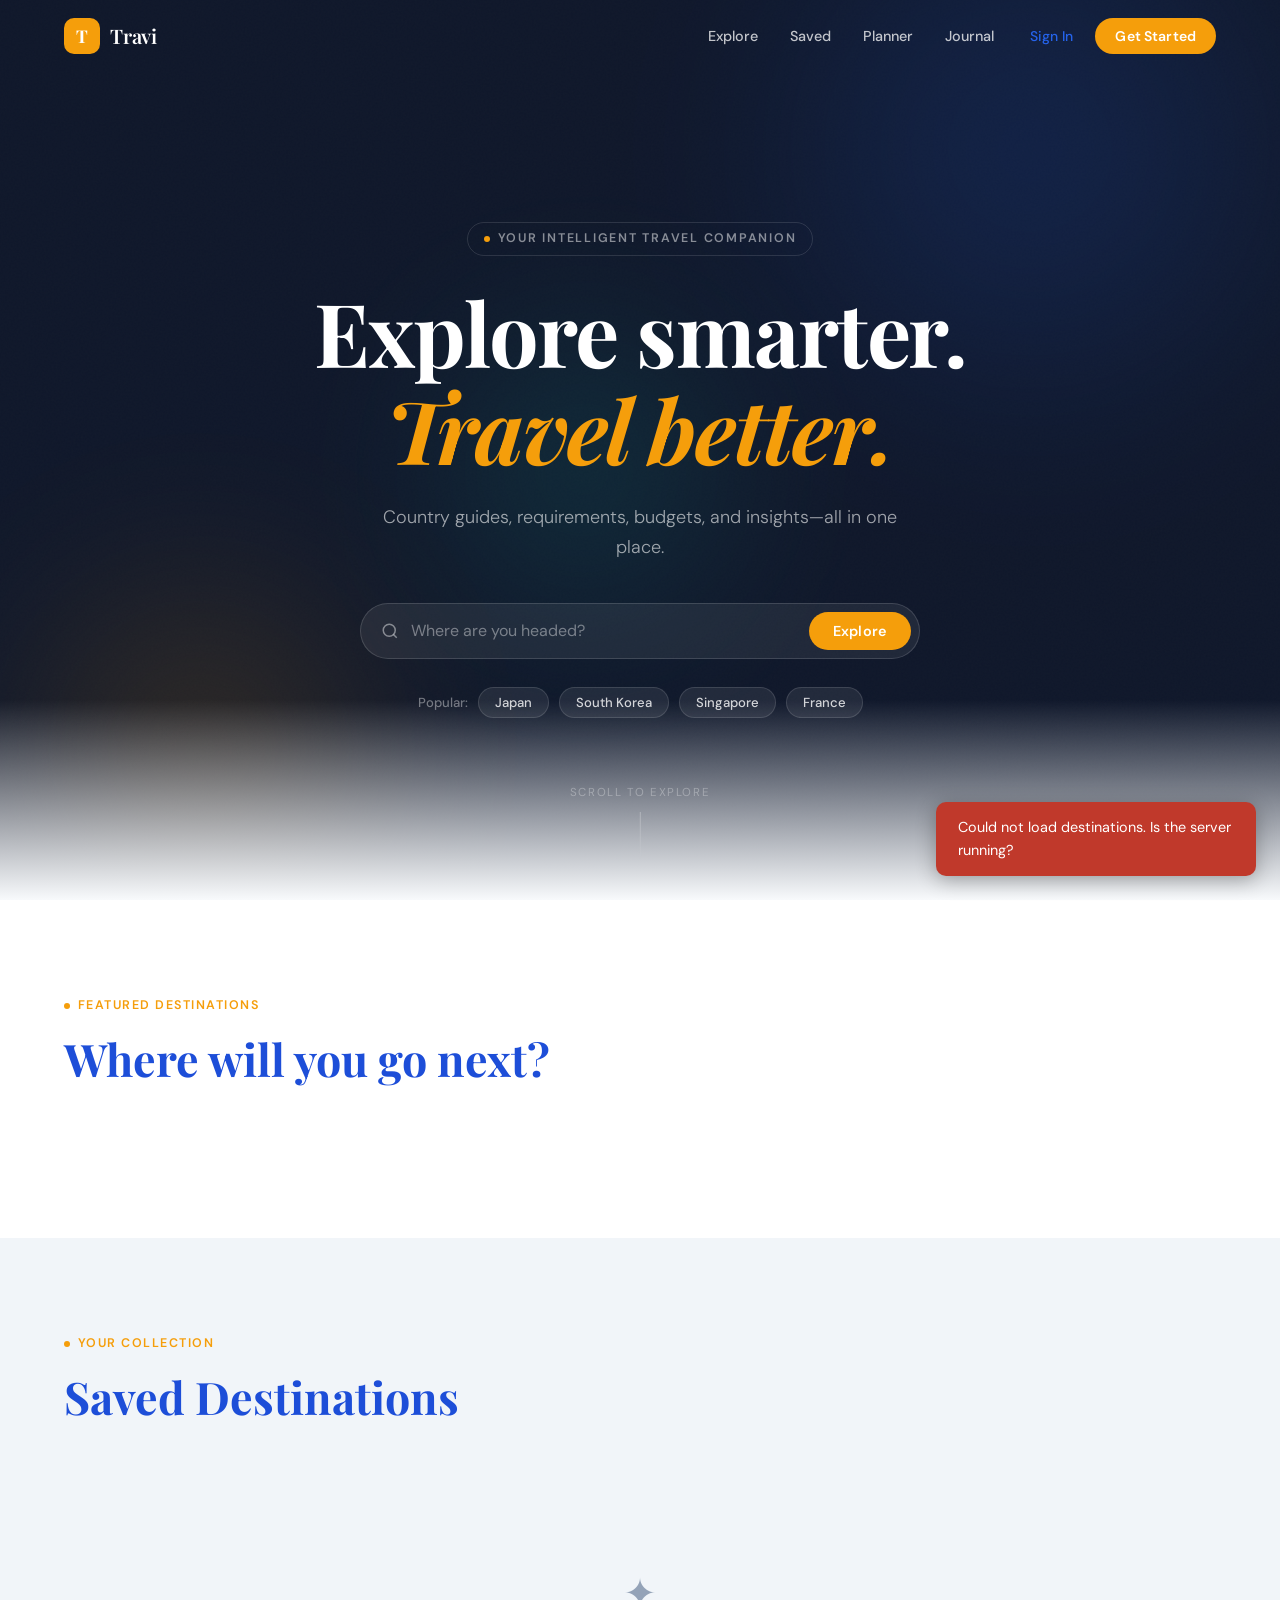
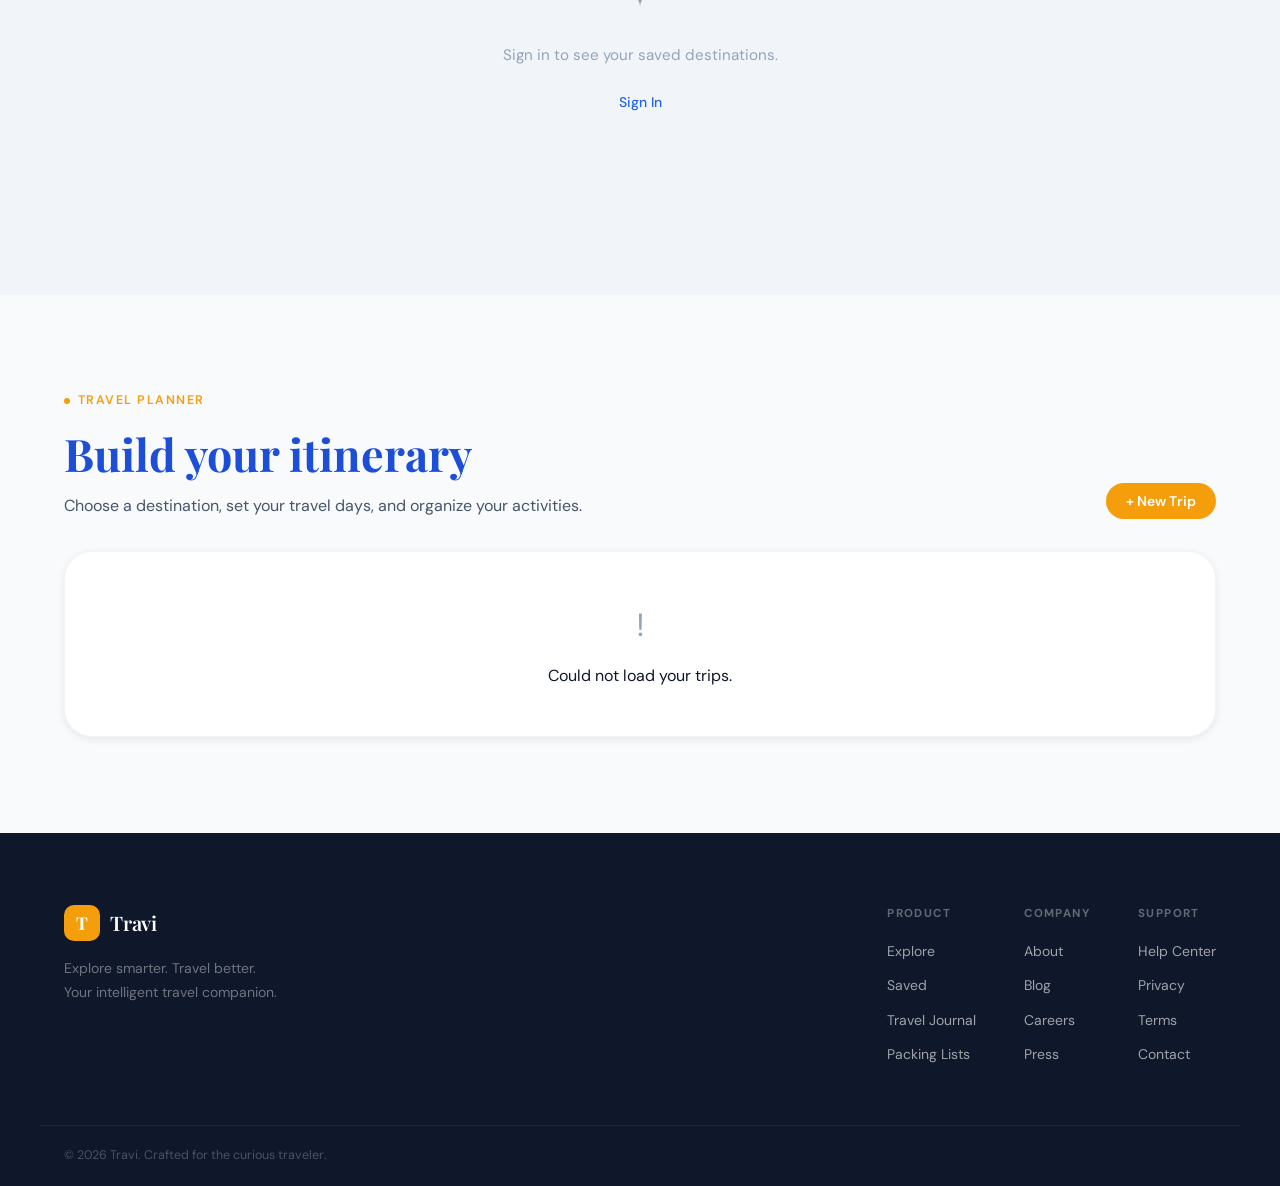
==== commit 7db0ceda: "feat: implemented travel planner ui. fixed known issues in the frontend and changed the service, map" ====
--- a/src/main/resources/static/index.html
+++ b/src/main/resources/static/index.html
@@ -1,330 +1,581 @@
-<!DOCTYPE html>
+<!doctype html>
 <html lang="en">
-<head>
-  <meta charset="UTF-8" />
-  <meta name="viewport" content="width=device-width, initial-scale=1.0" />
-  <title>Travi — Personal Tour Guide</title>
-  <link rel="preconnect" href="https://fonts.googleapis.com" />
-  <link rel="preconnect" href="https://fonts.gstatic.com" crossorigin />
-  <link href="https://fonts.googleapis.com/css2?family=Playfair+Display:ital,wght@0,400;0,600;0,700;1,400;1,600&family=DM+Sans:wght@300;400;500;600&family=DM+Mono:wght@400;500&display=swap" rel="stylesheet" />
-  <link rel="stylesheet" href="style.css" />
-
-  <!-- Auth modal styles (scoped, no external deps) -->
-  <style>
-    .auth-modal-backdrop {
-      position: fixed; inset: 0; z-index: 2000;
-      background: rgba(0,0,0,0.55); backdrop-filter: blur(4px);
-      display: flex; align-items: center; justify-content: center;
-      padding: 1rem;
-    }
-    .auth-modal-backdrop.hidden { display: none; }
-    .auth-modal {
-      background: #fff; border-radius: 16px; padding: 2.5rem 2rem;
-      width: 100%; max-width: 420px; position: relative;
-      box-shadow: 0 20px 60px rgba(0,0,0,0.25);
-    }
-    .auth-modal-close {
-      position: absolute; top: 1rem; right: 1rem;
-      background: none; border: none; font-size: 1.4rem;
-      cursor: pointer; color: #888; line-height: 1;
-    }
-    .auth-modal h2 { font-family: 'Playfair Display', serif; margin: 0 0 1.5rem; font-size: 1.6rem; }
-    .auth-field { display: flex; flex-direction: column; gap: 0.4rem; margin-bottom: 1rem; }
-    .auth-field label { font-size: 0.82rem; font-weight: 600; color: #555; letter-spacing: .04em; }
-    .auth-field input {
-      padding: 0.7rem 1rem; border: 1.5px solid #e0e0e0; border-radius: 8px;
-      font-size: 0.95rem; outline: none; transition: border-color .2s;
-      font-family: inherit;
-    }
-    .auth-field input:focus { border-color: #1a1a1a; }
-    .auth-submit {
-      width: 100%; padding: 0.85rem; background: #1a1a1a; color: #fff;
-      border: none; border-radius: 8px; font-size: 1rem; font-weight: 600;
-      cursor: pointer; margin-top: 0.5rem; font-family: inherit;
-      transition: opacity .2s;
-    }
-    .auth-submit:hover { opacity: 0.85; }
-    .auth-switch { text-align: center; margin-top: 1.2rem; font-size: 0.87rem; color: #666; }
-    .auth-switch button {
-      background: none; border: none; color: #1a1a1a; font-weight: 600;
-      cursor: pointer; text-decoration: underline; font-size: inherit;
-      font-family: inherit;
-    }
-  </style>
-</head>
-<body>
-
-  <!-- AUTH MODAL -->
-  <div class="auth-modal-backdrop hidden" id="authModal">
-    <div class="auth-modal" role="dialog" aria-modal="true" aria-label="Sign in or register">
-      <button class="auth-modal-close" id="authModalClose" aria-label="Close">✕</button>
-
-      <!-- Login Form -->
-      <form id="loginForm" novalidate>
-        <h2>Welcome back</h2>
-        <div class="auth-field">
-          <label for="loginUsername">Username</label>
-          <input type="text" id="loginUsername" autocomplete="username" placeholder="your_username" required />
-        </div>
-        <div class="auth-field">
-          <label for="loginPassword">Password</label>
-          <input type="password" id="loginPassword" autocomplete="current-password" placeholder="••••••••" required />
-        </div>
-        <button type="submit" class="auth-submit">Sign In</button>
-        <div class="auth-switch">
-          Don't have an account?
-          <button type="button" id="switchToRegister">Create one</button>
-        </div>
-      </form>
-
-      <!-- Register Form -->
-      <form id="registerForm" style="display:none" novalidate>
-        <h2>Create account</h2>
-        <div class="auth-field">
-          <label for="regUsername">Username</label>
-          <input type="text" id="regUsername" autocomplete="username" placeholder="your_username" required />
-        </div>
-        <div class="auth-field">
-          <label for="regEmail">Email</label>
-          <input type="email" id="regEmail" autocomplete="email" placeholder="you@email.com" required />
-        </div>
-        <div class="auth-field">
-          <label for="regPassword">Password</label>
-          <input type="password" id="regPassword" autocomplete="new-password" placeholder="••••••••" required />
-        </div>
-        <button type="submit" class="auth-submit">Create Account</button>
-        <div class="auth-switch">
-          Already have an account?
-          <button type="button" id="switchToLogin">Sign in</button>
-        </div>
-      </form>
+  <head>
+    <meta charset="UTF-8" />
+    <meta name="viewport" content="width=device-width, initial-scale=1.0" />
+    <title>Travi — Personal Tour Guide</title>
+    <link rel="preconnect" href="https://fonts.googleapis.com" />
+    <link rel="preconnect" href="https://fonts.gstatic.com" crossorigin />
+    <link
+      href="https://fonts.googleapis.com/css2?family=Playfair+Display:ital,wght@0,400;0,600;0,700;1,400;1,600&family=DM+Sans:wght@300;400;500;600&family=DM+Mono:wght@400;500&display=swap"
+      rel="stylesheet"
+    />
+    <link rel="stylesheet" href="style.css" />
+
+    <!-- Auth modal styles (scoped, no external deps) -->
+    <style>
+      .auth-modal-backdrop {
+        position: fixed;
+        inset: 0;
+        z-index: 2000;
+        background: rgba(0, 0, 0, 0.55);
+        backdrop-filter: blur(4px);
+        display: flex;
+        align-items: center;
+        justify-content: center;
+        padding: 1rem;
+      }
+      .auth-modal-backdrop.hidden {
+        display: none;
+      }
+      .auth-modal {
+        background: #fff;
+        border-radius: 16px;
+        padding: 2.5rem 2rem;
+        width: 100%;
+        max-width: 420px;
+        position: relative;
+        box-shadow: 0 20px 60px rgba(0, 0, 0, 0.25);
+      }
+      .auth-modal-close {
+        position: absolute;
+        top: 1rem;
+        right: 1rem;
+        background: none;
+        border: none;
+        font-size: 1.4rem;
+        cursor: pointer;
+        color: #888;
+        line-height: 1;
+      }
+      .auth-modal h2 {
+        font-family: "Playfair Display", serif;
+        margin: 0 0 1.5rem;
+        font-size: 1.6rem;
+      }
+      .auth-field {
+        display: flex;
+        flex-direction: column;
+        gap: 0.4rem;
+        margin-bottom: 1rem;
+      }
+      .auth-field label {
+        font-size: 0.82rem;
+        font-weight: 600;
+        color: #555;
+        letter-spacing: 0.04em;
+      }
+      .auth-field input {
+        padding: 0.7rem 1rem;
+        border: 1.5px solid #e0e0e0;
+        border-radius: 8px;
+        font-size: 0.95rem;
+        outline: none;
+        transition: border-color 0.2s;
+        font-family: inherit;
+      }
+      .auth-field input:focus {
+        border-color: #1a1a1a;
+      }
+      .auth-submit {
+        width: 100%;
+        padding: 0.85rem;
+        background: #1a1a1a;
+        color: #fff;
+        border: none;
+        border-radius: 8px;
+        font-size: 1rem;
+        font-weight: 600;
+        cursor: pointer;
+        margin-top: 0.5rem;
+        font-family: inherit;
+        transition: opacity 0.2s;
+      }
+      .auth-submit:hover {
+        opacity: 0.85;
+      }
+      .auth-switch {
+        text-align: center;
+        margin-top: 1.2rem;
+        font-size: 0.87rem;
+        color: #666;
+      }
+      .auth-switch button {
+        background: none;
+        border: none;
+        color: #1a1a1a;
+        font-weight: 600;
+        cursor: pointer;
+        text-decoration: underline;
+        font-size: inherit;
+        font-family: inherit;
+      }
+    </style>
+  </head>
+  <body>
+    <!-- AUTH MODAL -->
+    <div class="auth-modal-backdrop hidden" id="authModal">
+      <div
+        class="auth-modal"
+        role="dialog"
+        aria-modal="true"
+        aria-label="Sign in or register"
+      >
+        <button class="auth-modal-close" id="authModalClose" aria-label="Close">
+          ✕
+        </button>
+
+        <!-- Login Form -->
+        <form id="loginForm" novalidate>
+          <h2>Welcome back</h2>
+          <div class="auth-field">
+            <label for="loginUsername">Username</label>
+            <input
+              type="text"
+              id="loginUsername"
+              autocomplete="username"
+              placeholder="your_username"
+              required
+            />
+          </div>
+          <div class="auth-field">
+            <label for="loginPassword">Password</label>
+            <input
+              type="password"
+              id="loginPassword"
+              autocomplete="current-password"
+              placeholder="••••••••"
+              required
+            />
+          </div>
+          <button type="submit" class="auth-submit">Sign In</button>
+          <div class="auth-switch">
+            Don't have an account?
+            <button type="button" id="switchToRegister">Create one</button>
+          </div>
+        </form>
+
+        <!-- Register Form -->
+        <form id="registerForm" style="display: none" novalidate>
+          <h2>Create account</h2>
+          <div class="auth-field">
+            <label for="regUsername">Username</label>
+            <input
+              type="text"
+              id="regUsername"
+              autocomplete="username"
+              placeholder="your_username"
+              required
+            />
+          </div>
+          <div class="auth-field">
+            <label for="regEmail">Email</label>
+            <input
+              type="email"
+              id="regEmail"
+              autocomplete="email"
+              placeholder="you@email.com"
+              required
+            />
+          </div>
+          <div class="auth-field">
+            <label for="regPassword">Password</label>
+            <input
+              type="password"
+              id="regPassword"
+              autocomplete="new-password"
+              placeholder="••••••••"
+              required
+            />
+          </div>
+          <button type="submit" class="auth-submit">Create Account</button>
+          <div class="auth-switch">
+            Already have an account?
+            <button type="button" id="switchToLogin">Sign in</button>
+          </div>
+        </form>
+      </div>
     </div>
-  </div>
-
-  <!-- NAVBAR -->
-  <nav class="navbar" id="navbar">
-    <div class="nav-inner">
-      <a class="nav-logo" href="#">
-        <span class="logo-mark">T</span>
-        <span class="logo-text">Travi</span>
-      </a>
-      <ul class="nav-links" id="navLinks">
-        <li><a href="#explore" class="nav-link">Explore</a></li>
-        <li><a href="#saved" class="nav-link">Saved</a></li>
-        <li><a href="#" class="nav-link">Journal</a></li>
-        <!-- btn-sign-in / btn-get-started hidden when logged in; btn-logout shown when logged in -->
-        <li><button class="btn-outline-sm btn-sign-in">Sign In</button></li>
-        <li><button class="btn-primary-sm btn-get-started">Get Started</button></li>
-        <li style="display:none"><button class="btn-outline-sm btn-logout">Log Out</button></li>
-      </ul>
-      <button class="hamburger" id="hamburger" aria-label="Menu">
-        <span></span><span></span><span></span>
-      </button>
-    </div>
-  </nav>
-
-  <!-- HERO -->
-  <section class="hero" id="home">
-    <div class="hero-bg">
-      <div class="hero-grain"></div>
-      <div class="hero-orbs">
-        <div class="orb orb-1"></div>
-        <div class="orb orb-2"></div>
-        <div class="orb orb-3"></div>
-      </div>
-    </div>
-    <div class="hero-content">
-      <div class="hero-eyebrow">
-        <span class="dot"></span>
-        <span>Your intelligent travel companion</span>
-      </div>
-      <h1 class="hero-title">
-        Explore smarter.<br />
-        <em>Travel better.</em>
-      </h1>
-      <p class="hero-sub">
-        Country guides, requirements, budgets, and insights—all in one place.
-      </p>
-      <div class="hero-search-wrap">
-        <div class="search-box hero-search">
-          <svg class="search-icon" viewBox="0 0 24 24" fill="none" stroke="currentColor" stroke-width="2">
-            <circle cx="11" cy="11" r="8"/><path d="m21 21-4.35-4.35"/>
-          </svg>
-          <input type="text" id="heroSearchInput" placeholder="Where are you headed?" autocomplete="off" />
-          <button class="search-btn" id="heroSearchBtn">Explore</button>
-        </div>
-        <div class="search-dropdown" id="heroDropdown"></div>
-      </div>
-      <div class="hero-tags">
-        <span class="tag-label">Popular:</span>
-        <!--
-          data-country must match the country's name (case-insensitive, hyphens = spaces).
-          These are matched against the `name` field returned by GET /api/countries.
-        -->
-        <button class="tag-chip" data-country="japan">Japan</button>
-        <button class="tag-chip" data-country="south-korea">South Korea</button>
-        <button class="tag-chip" data-country="singapore">Singapore</button>
-        <button class="tag-chip" data-country="france">France</button>
-      </div>
-    </div>
-    <div class="hero-scroll-hint">
-      <span>Scroll to explore</span>
-      <div class="scroll-line"></div>
-    </div>
-  </section>
-
-  <!-- POPULAR DESTINATIONS -->
-  <section class="section popular-section" id="explore">
-    <div class="container">
-      <div class="section-header">
-        <div class="section-eyebrow">
-          <span class="dot dot-warm"></span>Featured Destinations
-        </div>
-        <h2 class="section-title">Where will you go next?</h2>
-      </div>
-      <div class="destinations-grid" id="destinationsGrid"></div>
-    </div>
-  </section>
-
-  <!-- COUNTRY DETAIL VIEW -->
-  <section class="section country-detail-section hidden" id="countryDetailSection">
-    <div class="container">
-      <button class="back-btn" id="backBtn">
-        <svg viewBox="0 0 24 24" fill="none" stroke="currentColor" stroke-width="2" width="18" height="18">
-          <path d="M19 12H5M12 19l-7-7 7-7"/>
-        </svg>
-        Back to destinations
-      </button>
-
-      <!-- Country Hero Banner -->
-      <div class="country-banner" id="countryBanner">
-        <div class="country-banner-overlay"></div>
-        <div class="country-banner-content">
-          <div class="country-flag" id="countryFlag"></div>
-          <div>
-            <h1 class="country-name" id="countryName"></h1>
-            <p class="country-tagline" id="countryTagline"></p>
-          </div>
-          <button class="save-btn" id="saveBtnDetail" title="Save destination">
-            <svg viewBox="0 0 24 24" fill="none" stroke="currentColor" stroke-width="2" width="20" height="20">
-              <path d="M20.84 4.61a5.5 5.5 0 0 0-7.78 0L12 5.67l-1.06-1.06a5.5 5.5 0 0 0-7.78 7.78l1.06 1.06L12 21.23l7.78-7.78 1.06-1.06a5.5 5.5 0 0 0 0-7.78z"/>
-            </svg>
-          </button>
-        </div>
-      </div>
-
-      <!-- Tab Navigation -->
-      <div class="tab-nav" id="tabNav">
-        <button class="tab-btn active" data-tab="overview">Overview</button>
-        <button class="tab-btn" data-tab="entry">Entry Requirements</button>
-        <button class="tab-btn" data-tab="budget">Budget</button>
-        <button class="tab-btn" data-tab="packing">Packing</button>
-        <button class="tab-btn" data-tab="tips">Local Tips</button>
-        <button class="tab-btn" data-tab="culture">Culture</button>
-      </div>
-
-      <!-- TAB: OVERVIEW -->
-      <div class="tab-panel active" id="tab-overview">
-        <div class="overview-grid">
-          <div class="overview-main">
-            <div class="info-card">
-              <h3 class="card-label">About</h3>
-              <p class="overview-desc" id="overviewDesc"></p>
-            </div>
-            <div class="stats-row" id="statsRow"></div>
-          </div>
-          <div class="overview-sidebar">
-            <div class="info-card quick-facts" id="quickFacts"></div>
-            <div class="info-card best-time" id="bestTime"></div>
-          </div>
-        </div>
-      </div>
-
-      <!-- TAB: ENTRY REQUIREMENTS -->
-      <div class="tab-panel" id="tab-entry">
-        <div class="entry-grid" id="entryGrid"></div>
-      </div>
-
-      <!-- TAB: BUDGET -->
-      <div class="tab-panel" id="tab-budget">
-        <div class="budget-layout" id="budgetLayout"></div>
-      </div>
-
-      <!-- TAB: PACKING -->
-      <div class="tab-panel" id="tab-packing">
-        <div class="packing-layout" id="packingLayout"></div>
-      </div>
-
-      <!-- TAB: LOCAL TIPS -->
-      <div class="tab-panel" id="tab-tips">
-        <div class="tips-layout" id="tipsLayout"></div>
-      </div>
-
-      <!-- TAB: CULTURE -->
-      <div class="tab-panel" id="tab-culture">
-        <div class="culture-layout" id="cultureLayout"></div>
-      </div>
-    </div>
-  </section>
-
-  <!-- SAVED DESTINATIONS -->
-  <section class="section saved-section" id="saved">
-    <div class="container">
-      <div class="section-header">
-        <div class="section-eyebrow">
-          <span class="dot dot-warm"></span>Your Collection
-        </div>
-        <h2 class="section-title">Saved Destinations</h2>
-      </div>
-      <div class="saved-grid" id="savedGrid">
-        <div class="saved-empty" id="savedEmpty">
-          <div class="empty-icon">✦</div>
-          <p>No saved destinations yet.<br/>Explore and save places you love.</p>
-          <a href="#explore" class="btn-outline-sm">Start Exploring</a>
-        </div>
-      </div>
-    </div>
-  </section>
-
-  <!-- FOOTER -->
-  <footer class="footer">
-    <div class="footer-inner">
-      <div class="footer-brand">
+
+    <!-- NAVBAR -->
+    <nav class="navbar" id="navbar">
+      <div class="nav-inner">
         <a class="nav-logo" href="#">
           <span class="logo-mark">T</span>
           <span class="logo-text">Travi</span>
         </a>
-        <p class="footer-tagline">Explore smarter. Travel better.<br/>Your intelligent travel companion.</p>
-      </div>
-      <div class="footer-links">
-        <div class="footer-col">
-          <span class="footer-col-title">Product</span>
-          <a href="#">Explore</a>
-          <a href="#">Saved</a>
-          <a href="#">Travel Journal</a>
-          <a href="#">Packing Lists</a>
-        </div>
-        <div class="footer-col">
-          <span class="footer-col-title">Company</span>
-          <a href="#">About</a>
-          <a href="#">Blog</a>
-          <a href="#">Careers</a>
-          <a href="#">Press</a>
-        </div>
-        <div class="footer-col">
-          <span class="footer-col-title">Support</span>
-          <a href="#">Help Center</a>
-          <a href="#">Privacy</a>
-          <a href="#">Terms</a>
-          <a href="#">Contact</a>
-        </div>
-      </div>
+        <ul class="nav-links" id="navLinks">
+          <li><a href="#explore" class="nav-link">Explore</a></li>
+          <li><a href="#saved" class="nav-link">Saved</a></li>
+          <li><a href="#planner" class="nav-link">Planner</a></li>
+          <li><a href="#" class="nav-link">Journal</a></li>
+          <!-- btn-sign-in / btn-get-started hidden when logged in; btn-logout shown when logged in -->
+          <li><button class="btn-outline-sm btn-sign-in">Sign In</button></li>
+          <li>
+            <button class="btn-primary-sm btn-get-started">Get Started</button>
+          </li>
+          <li style="display: none">
+            <button class="btn-outline-sm btn-logout">Log Out</button>
+          </li>
+        </ul>
+        <button class="hamburger" id="hamburger" aria-label="Menu">
+          <span></span><span></span><span></span>
+        </button>
+      </div>
+    </nav>
+
+    <!-- HERO -->
+    <section class="hero" id="home">
+      <div class="hero-bg">
+        <div class="hero-grain"></div>
+        <div class="hero-orbs">
+          <div class="orb orb-1"></div>
+          <div class="orb orb-2"></div>
+          <div class="orb orb-3"></div>
+        </div>
+      </div>
+      <div class="hero-content">
+        <div class="hero-eyebrow">
+          <span class="dot"></span>
+          <span>Your intelligent travel companion</span>
+        </div>
+        <h1 class="hero-title">
+          Explore smarter.<br />
+          <em>Travel better.</em>
+        </h1>
+        <p class="hero-sub">
+          Country guides, requirements, budgets, and insights—all in one place.
+        </p>
+        <div class="hero-search-wrap">
+          <div class="search-box hero-search">
+            <svg
+              class="search-icon"
+              viewBox="0 0 24 24"
+              fill="none"
+              stroke="currentColor"
+              stroke-width="2"
+            >
+              <circle cx="11" cy="11" r="8" />
+              <path d="m21 21-4.35-4.35" />
+            </svg>
+            <input
+              type="text"
+              id="heroSearchInput"
+              placeholder="Where are you headed?"
+              autocomplete="off"
+            />
+            <button class="search-btn" id="heroSearchBtn">Explore</button>
+          </div>
+          <div class="search-dropdown" id="heroDropdown"></div>
+        </div>
+        <div class="hero-tags">
+          <span class="tag-label">Popular:</span>
+          <!--
+          data-country must match the country's name (case-insensitive, hyphens = spaces).
+          These are matched against the `name` field returned by GET /api/countries.
+        -->
+          <button class="tag-chip" data-country="japan">Japan</button>
+          <button class="tag-chip" data-country="south-korea">
+            South Korea
+          </button>
+          <button class="tag-chip" data-country="singapore">Singapore</button>
+          <button class="tag-chip" data-country="france">France</button>
+        </div>
+      </div>
+      <div class="hero-scroll-hint">
+        <span>Scroll to explore</span>
+        <div class="scroll-line"></div>
+      </div>
+    </section>
+
+    <!-- POPULAR DESTINATIONS -->
+    <section class="section popular-section" id="explore">
+      <div class="container">
+        <div class="section-header">
+          <div class="section-eyebrow">
+            <span class="dot dot-warm"></span>Featured Destinations
+          </div>
+          <h2 class="section-title">Where will you go next?</h2>
+        </div>
+        <div class="destinations-grid" id="destinationsGrid"></div>
+      </div>
+    </section>
+
+    <!-- COUNTRY DETAIL VIEW -->
+    <section
+      class="section country-detail-section hidden"
+      id="countryDetailSection"
+    >
+      <div class="container">
+        <button class="back-btn" id="backBtn">
+          <svg
+            viewBox="0 0 24 24"
+            fill="none"
+            stroke="currentColor"
+            stroke-width="2"
+            width="18"
+            height="18"
+          >
+            <path d="M19 12H5M12 19l-7-7 7-7" />
+          </svg>
+          Back to destinations
+        </button>
+
+        <!-- Country Hero Banner -->
+        <div class="country-banner" id="countryBanner">
+          <div class="country-banner-overlay"></div>
+          <div class="country-banner-content">
+            <div class="country-flag" id="countryFlag"></div>
+            <div>
+              <h1 class="country-name" id="countryName"></h1>
+              <p class="country-tagline" id="countryTagline"></p>
+            </div>
+            <button
+              class="save-btn"
+              id="saveBtnDetail"
+              title="Save destination"
+            >
+              <svg
+                viewBox="0 0 24 24"
+                fill="none"
+                stroke="currentColor"
+                stroke-width="2"
+                width="20"
+                height="20"
+              >
+                <path
+                  d="M20.84 4.61a5.5 5.5 0 0 0-7.78 0L12 5.67l-1.06-1.06a5.5 5.5 0 0 0-7.78 7.78l1.06 1.06L12 21.23l7.78-7.78 1.06-1.06a5.5 5.5 0 0 0 0-7.78z"
+                />
+              </svg>
+            </button>
+            <button
+              class="save-btn plan-trip-btn"
+              id="planTripBtn"
+              title="Plan trip"
+            >
+              ✈
+            </button>
+          </div>
+        </div>
+
+        <!-- Tab Navigation -->
+        <div class="tab-nav" id="tabNav">
+          <button class="tab-btn active" data-tab="overview">Overview</button>
+          <button class="tab-btn" data-tab="entry">Entry Requirements</button>
+          <button class="tab-btn" data-tab="budget">Budget</button>
+          <button class="tab-btn" data-tab="packing">Packing</button>
+          <button class="tab-btn" data-tab="tips">Local Tips</button>
+          <button class="tab-btn" data-tab="culture">Culture</button>
+        </div>
+
+        <!-- TAB: OVERVIEW -->
+        <div class="tab-panel active" id="tab-overview">
+          <div class="overview-grid">
+            <div class="overview-main">
+              <div class="info-card">
+                <h3 class="card-label">About</h3>
+                <p class="overview-desc" id="overviewDesc"></p>
+              </div>
+              <div class="stats-row" id="statsRow"></div>
+            </div>
+            <div class="overview-sidebar">
+              <div class="info-card quick-facts" id="quickFacts"></div>
+              <div class="info-card best-time" id="bestTime"></div>
+            </div>
+          </div>
+        </div>
+
+        <!-- TAB: ENTRY REQUIREMENTS -->
+        <div class="tab-panel" id="tab-entry">
+          <div class="entry-grid" id="entryGrid"></div>
+        </div>
+
+        <!-- TAB: BUDGET -->
+        <div class="tab-panel" id="tab-budget">
+          <div class="budget-layout" id="budgetLayout"></div>
+        </div>
+
+        <!-- TAB: PACKING -->
+        <div class="tab-panel" id="tab-packing">
+          <div class="packing-layout" id="packingLayout"></div>
+        </div>
+
+        <!-- TAB: LOCAL TIPS -->
+        <div class="tab-panel" id="tab-tips">
+          <div class="tips-layout" id="tipsLayout"></div>
+        </div>
+
+        <!-- TAB: CULTURE -->
+        <div class="tab-panel" id="tab-culture">
+          <div class="culture-layout" id="cultureLayout"></div>
+        </div>
+      </div>
+    </section>
+
+    <!-- SAVED DESTINATIONS -->
+    <section class="section saved-section" id="saved">
+      <div class="container">
+        <div class="section-header">
+          <div class="section-eyebrow">
+            <span class="dot dot-warm"></span>Your Collection
+          </div>
+          <h2 class="section-title">Saved Destinations</h2>
+        </div>
+        <div class="saved-grid" id="savedGrid">
+          <div class="saved-empty" id="savedEmpty">
+            <div class="empty-icon">✦</div>
+            <p>
+              No saved destinations yet.<br />Explore and save places you love.
+            </p>
+            <a href="#explore" class="btn-outline-sm">Start Exploring</a>
+          </div>
+        </div>
+      </div>
+    </section>
+
+    <section class="section planner-section" id="planner">
+      <div class="container">
+        <div class="planner-hero">
+          <div>
+            <div class="section-eyebrow">
+              <span class="dot dot-warm"></span>Travel Planner
+            </div>
+            <h2 class="section-title">Build your itinerary</h2>
+            <p class="planner-subtitle">
+              Choose a destination, set your travel days, and organize your
+              activities.
+            </p>
+          </div>
+
+          <button class="btn-primary-sm" id="newTripBtn">+ New Trip</button>
+        </div>
+
+        <div class="planner-grid" id="plannerTripsGrid"></div>
+      </div>
+    </section>
+
+    <div class="planner-modal-backdrop hidden" id="tripModal">
+      <form class="planner-modal" id="tripForm">
+        <button type="button" class="planner-modal-close" id="closeTripModal">
+          ✕
+        </button>
+
+        <div class="planner-step">AI Travel Planner</div>
+        <h2>Generate your trip plan</h2>
+
+        <label>Country to visit</label>
+        <select id="tripDestinationId" required></select>
+
+        <div class="planner-form-grid">
+          <div>
+            <label>How many days?</label>
+            <input
+              id="tripNumberOfDays"
+              type="number"
+              min="1"
+              max="30"
+              value="3"
+              required
+            />
+          </div>
+
+          <div>
+            <label>Travel style</label>
+            <select id="tripTravelStyle">
+              <option value="SOLO">Solo</option>
+              <option value="FAMILY">Family</option>
+              <option value="COUPLE">Couple</option>
+              <option value="FRIENDS">Friends</option>
+              <option value="BACKPACKING">Backpacking</option>
+              <option value="BUSINESS">Business</option>
+            </select>
+          </div>
+        </div>
+
+        <div class="planner-form-grid">
+          <div>
+            <label>People count</label>
+            <input id="tripPeopleCount" type="number" min="1" value="1" />
+          </div>
+
+          <div>
+            <label>Representative</label>
+            <input
+              id="tripRepresentativeName"
+              type="text"
+              placeholder="Your name"
+            />
+          </div>
+        </div>
+
+        <label>Notes</label>
+        <textarea
+          id="tripNotes"
+          rows="3"
+          placeholder="Food, culture, shopping, nature..."
+        ></textarea>
+
+        <button class="btn-primary-sm planner-submit" type="submit">
+          Generate Plan
+        </button>
+      </form>
     </div>
-    <div class="footer-bottom">
-      <span>© 2026 Travi. Crafted for the curious traveler.</span>
+
+    <div class="planner-modal-backdrop hidden" id="itineraryModal">
+      <div class="planner-modal planner-modal-wide">
+        <button
+          type="button"
+          class="planner-modal-close"
+          id="closeItineraryModal"
+        >
+          ✕
+        </button>
+        <div id="itineraryContent"></div>
+      </div>
     </div>
-  </footer>
-
-  <script src="script.js"></script>
-</body>
-</html>+
+    <!-- FOOTER -->
+    <footer class="footer">
+      <div class="footer-inner">
+        <div class="footer-brand">
+          <a class="nav-logo" href="#">
+            <span class="logo-mark">T</span>
+            <span class="logo-text">Travi</span>
+          </a>
+          <p class="footer-tagline">
+            Explore smarter. Travel better.<br />Your intelligent travel
+            companion.
+          </p>
+        </div>
+        <div class="footer-links">
+          <div class="footer-col">
+            <span class="footer-col-title">Product</span>
+            <a href="#">Explore</a>
+            <a href="#">Saved</a>
+            <a href="#">Travel Journal</a>
+            <a href="#">Packing Lists</a>
+          </div>
+          <div class="footer-col">
+            <span class="footer-col-title">Company</span>
+            <a href="#">About</a>
+            <a href="#">Blog</a>
+            <a href="#">Careers</a>
+            <a href="#">Press</a>
+          </div>
+          <div class="footer-col">
+            <span class="footer-col-title">Support</span>
+            <a href="#">Help Center</a>
+            <a href="#">Privacy</a>
+            <a href="#">Terms</a>
+            <a href="#">Contact</a>
+          </div>
+        </div>
+      </div>
+      <div class="footer-bottom">
+        <span>© 2026 Travi. Crafted for the curious traveler.</span>
+      </div>
+    </footer>
+
+    <script src="script.js"></script>
+  </body>
+</html>
--- a/src/main/resources/static/style.css
+++ b/src/main/resources/static/style.css
@@ -1935,3 +1935,294 @@
   background: rgba(232, 97, 74, 0.25);
   color: var(--primary-dark);
 }
+
+/* ============ TRAVEL PLANNER ============ */
+
+.planner-section {
+  background: var(--bg);
+}
+
+.planner-hero {
+  display: flex;
+  align-items: flex-end;
+  justify-content: space-between;
+  gap: 24px;
+  margin-bottom: 32px;
+}
+
+.planner-subtitle {
+  color: var(--text-secondary);
+  margin-top: 12px;
+  max-width: 560px;
+}
+
+.planner-grid {
+  display: grid;
+  grid-template-columns: repeat(auto-fill, minmax(320px, 1fr));
+  gap: 24px;
+}
+
+.trip-card,
+.itinerary-day-card,
+.activity-card {
+  background: var(--card);
+  border: 1px solid var(--border-light);
+  border-radius: var(--radius-xl);
+  box-shadow: var(--shadow-sm);
+}
+
+.trip-card {
+  padding: 24px;
+  transition: var(--transition);
+}
+
+.trip-card:hover {
+  transform: translateY(-4px);
+  box-shadow: var(--shadow-md);
+}
+
+.trip-card h3 {
+  font-family: var(--font-display);
+  font-size: 1.35rem;
+  color: var(--primary-dark);
+  margin-bottom: 8px;
+}
+
+.trip-meta {
+  color: var(--text-muted);
+  font-size: 0.88rem;
+  margin-bottom: 14px;
+}
+
+.trip-notes {
+  color: var(--text-secondary);
+  font-size: 0.9rem;
+  line-height: 1.6;
+  margin-bottom: 18px;
+}
+
+.trip-actions {
+  display: flex;
+  gap: 10px;
+  flex-wrap: wrap;
+}
+
+.trip-status {
+  display: inline-flex;
+  padding: 4px 10px;
+  border-radius: var(--radius-pill);
+  background: #dbeafe;
+  color: #1e40af;
+  font-size: 0.7rem;
+  font-weight: 700;
+  letter-spacing: 0.08em;
+  text-transform: uppercase;
+  margin-bottom: 12px;
+}
+
+.planner-empty {
+  grid-column: 1 / -1;
+  background: var(--card);
+  border: 1px solid var(--border-light);
+  border-radius: var(--radius-xl);
+  padding: 48px 24px;
+  text-align: center;
+  box-shadow: var(--shadow-sm);
+}
+
+.planner-empty .empty-icon {
+  font-size: 2rem;
+  margin-bottom: 12px;
+}
+
+.planner-modal-backdrop {
+  position: fixed;
+  inset: 0;
+  z-index: 3000;
+  background: rgba(10, 15, 30, 0.58);
+  backdrop-filter: blur(6px);
+  display: flex;
+  align-items: center;
+  justify-content: center;
+  padding: 24px;
+}
+
+.planner-modal-backdrop.hidden {
+  display: none;
+}
+
+.planner-modal {
+  position: relative;
+  width: 100%;
+  max-width: 520px;
+  max-height: 90vh;
+  overflow-y: auto;
+  background: var(--card);
+  border-radius: var(--radius-xl);
+  box-shadow: var(--shadow-xl);
+  padding: 32px;
+}
+
+.planner-modal-wide {
+  max-width: 900px;
+}
+
+.planner-modal-close {
+  position: absolute;
+  top: 18px;
+  right: 18px;
+  width: 36px;
+  height: 36px;
+  border-radius: 50%;
+  background: var(--border-light);
+  color: var(--text-secondary);
+  font-size: 1.1rem;
+}
+
+.planner-modal h2 {
+  font-family: var(--font-display);
+  color: var(--primary-dark);
+  margin-bottom: 20px;
+}
+
+.planner-step {
+  font-size: 0.72rem;
+  font-weight: 700;
+  text-transform: uppercase;
+  letter-spacing: 0.12em;
+  color: var(--accent);
+  margin-bottom: 8px;
+}
+
+.planner-modal label {
+  display: block;
+  margin: 14px 0 6px;
+  font-size: 0.78rem;
+  font-weight: 700;
+  color: var(--text-muted);
+  text-transform: uppercase;
+  letter-spacing: 0.08em;
+}
+
+.planner-modal input,
+.planner-modal select,
+.planner-modal textarea {
+  width: 100%;
+  border: 1.5px solid var(--border);
+  border-radius: var(--radius-md);
+  padding: 12px 14px;
+  font: inherit;
+  color: var(--text-primary);
+  outline: none;
+  background: var(--card);
+}
+
+.planner-modal input:focus,
+.planner-modal select:focus,
+.planner-modal textarea:focus {
+  border-color: var(--accent);
+}
+
+.planner-form-grid {
+  display: grid;
+  grid-template-columns: 1fr 1fr;
+  gap: 14px;
+}
+
+.planner-submit {
+  width: 100%;
+  margin-top: 22px;
+  padding: 13px 18px;
+}
+
+.itinerary-header {
+  background: linear-gradient(135deg, var(--primary-dark), var(--text-primary));
+  color: var(--card);
+  border-radius: var(--radius-xl);
+  padding: 28px;
+  margin-bottom: 24px;
+}
+
+.itinerary-header h2 {
+  color: var(--card);
+  margin-bottom: 8px;
+}
+
+.itinerary-header p {
+  color: rgba(255, 255, 255, 0.72);
+}
+
+.itinerary-days {
+  display: grid;
+  gap: 18px;
+}
+
+.itinerary-day-card {
+  padding: 22px;
+}
+
+.day-card-header {
+  display: flex;
+  justify-content: space-between;
+  gap: 14px;
+  align-items: center;
+  margin-bottom: 16px;
+}
+
+.day-card-header h3 {
+  font-family: var(--font-display);
+  color: var(--primary-dark);
+}
+
+.day-date {
+  color: var(--text-muted);
+  font-size: 0.86rem;
+}
+
+.activity-list {
+  display: grid;
+  gap: 10px;
+  margin-top: 14px;
+}
+
+.activity-card {
+  padding: 14px 16px;
+  background: var(--bg);
+  border-radius: var(--radius-md);
+}
+
+.activity-card strong {
+  color: var(--primary-dark);
+}
+
+.activity-time {
+  color: var(--accent);
+  font-size: 0.82rem;
+  font-weight: 700;
+  margin-bottom: 4px;
+}
+
+.activity-notes {
+  color: var(--text-secondary);
+  font-size: 0.86rem;
+  margin-top: 4px;
+}
+
+.plan-trip-btn {
+  margin-left: 8px;
+}
+
+@media (max-width: 700px) {
+  .planner-hero {
+    align-items: stretch;
+    flex-direction: column;
+  }
+
+  .planner-form-grid {
+    grid-template-columns: 1fr;
+  }
+
+  .planner-modal {
+    padding: 26px 20px;
+  }
+}
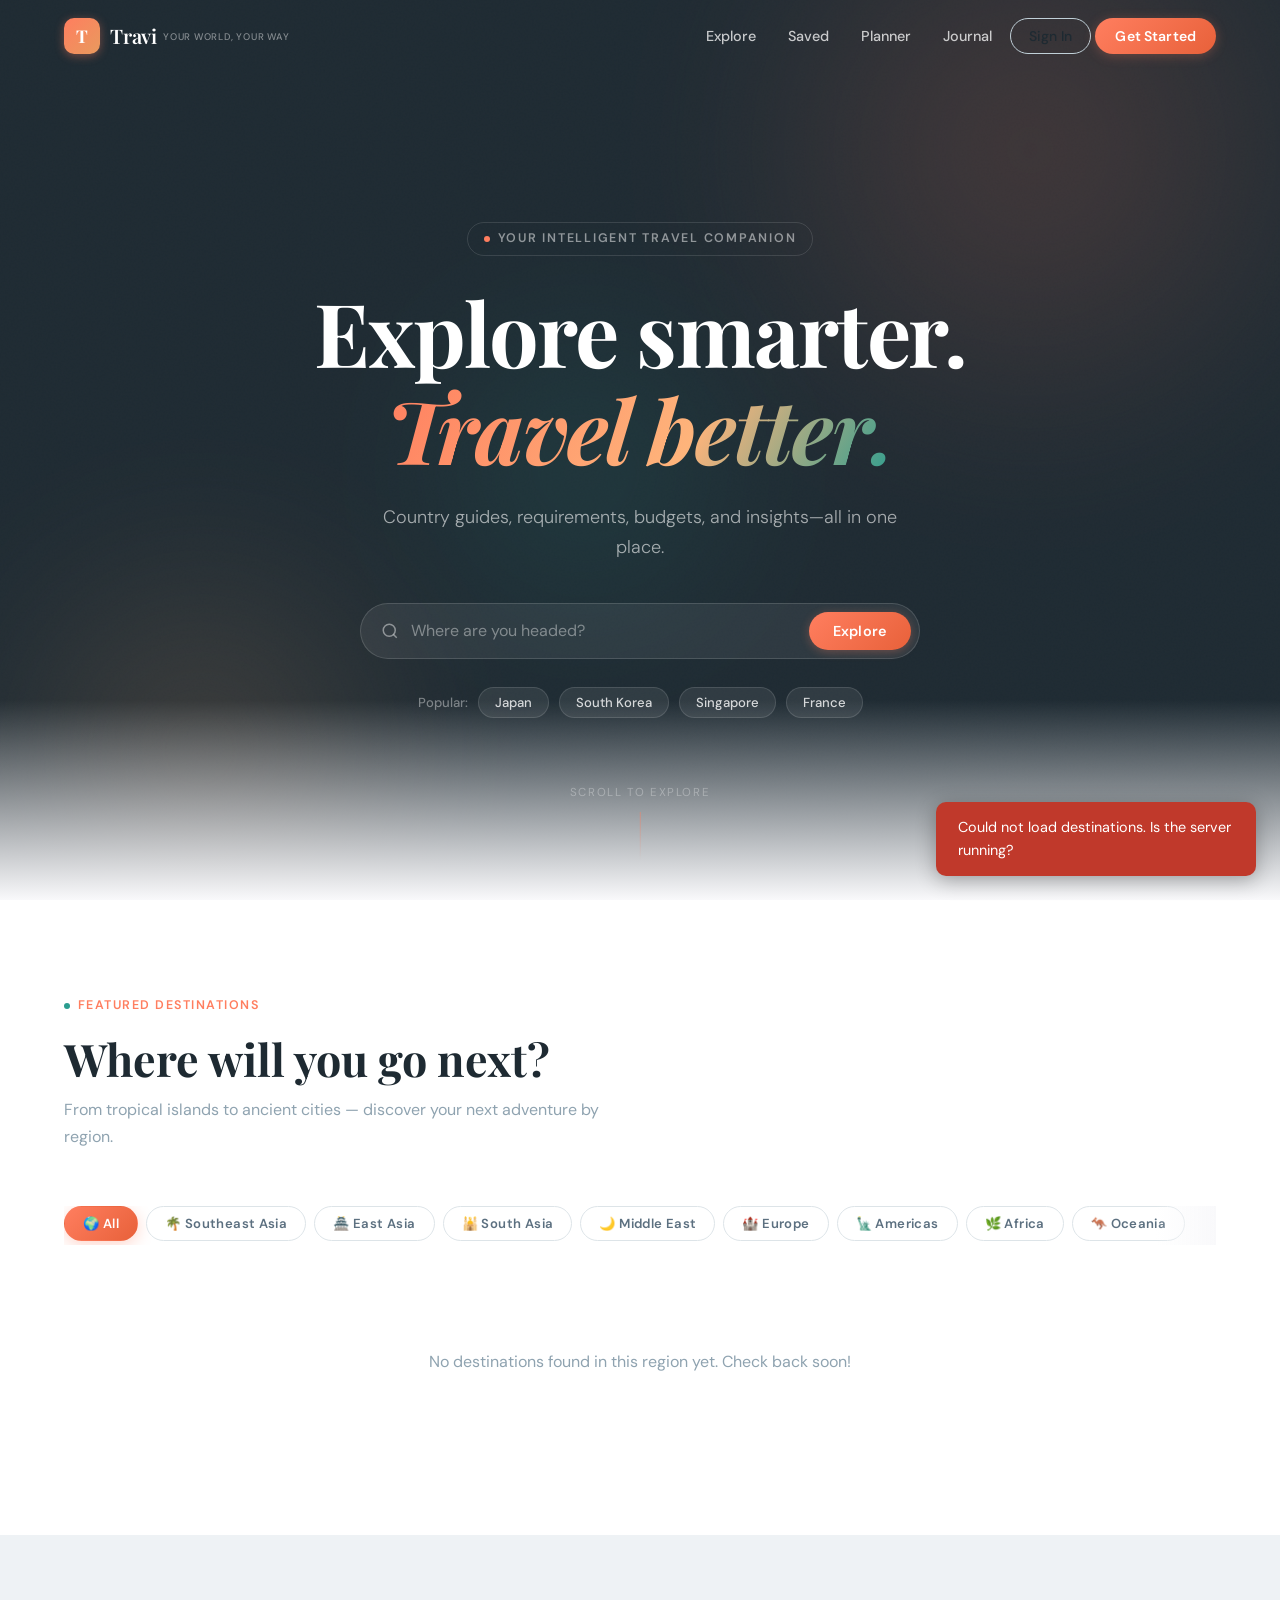
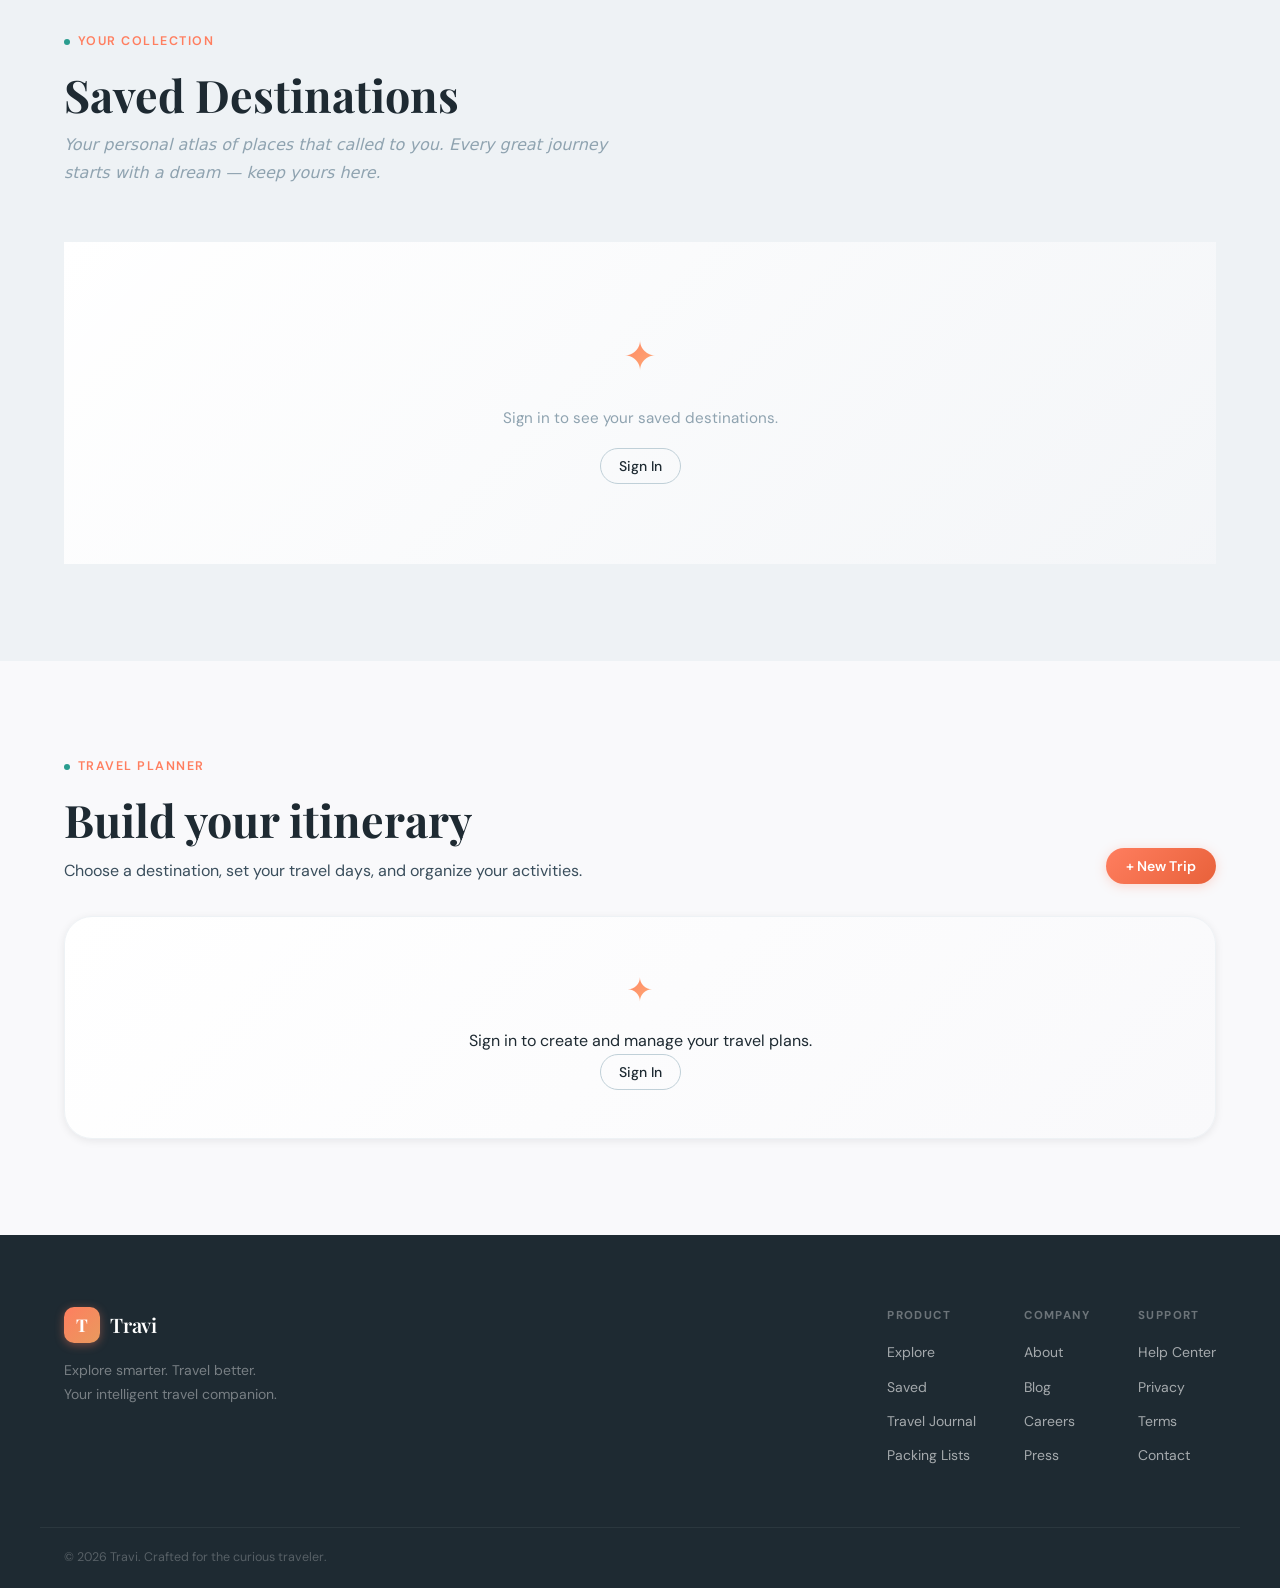
==== commit e144e40e: "feat: region tabs, currency fix, logout UI, logo tagline & saved card improvements" ====
--- a/src/main/resources/static/index.html
+++ b/src/main/resources/static/index.html
@@ -203,6 +203,7 @@
         <a class="nav-logo" href="#">
           <span class="logo-mark">T</span>
           <span class="logo-text">Travi</span>
+          <span class="logo-tagline">your world, your way</span>
         </a>
         <ul class="nav-links" id="navLinks">
           <li><a href="#explore" class="nav-link">Explore</a></li>
@@ -214,8 +215,12 @@
           <li>
             <button class="btn-primary-sm btn-get-started">Get Started</button>
           </li>
-          <li style="display: none">
-            <button class="btn-outline-sm btn-logout">Log Out</button>
+          <li class="nav-user-group" style="display: none">
+            <span class="nav-username-pill"></span>
+            <button class="btn-logout-nav btn-logout">
+              <svg viewBox="0 0 24 24" fill="none" stroke="currentColor" stroke-width="2" width="15" height="15"><path d="M9 21H5a2 2 0 0 1-2-2V5a2 2 0 0 1 2-2h4M16 17l5-5-5-5M21 12H9"/></svg>
+              Log Out
+            </button>
           </li>
         </ul>
         <button class="hamburger" id="hamburger" aria-label="Menu">
@@ -223,6 +228,8 @@
         </button>
       </div>
     </nav>
+    <!-- Mobile sidebar overlay -->
+    <div class="nav-sidebar-overlay" id="sidebarOverlay"></div>
 
     <!-- HERO -->
     <section class="hero" id="home">
@@ -296,6 +303,21 @@
             <span class="dot dot-warm"></span>Featured Destinations
           </div>
           <h2 class="section-title">Where will you go next?</h2>
+          <p class="section-subtitle">From tropical islands to ancient cities — discover your next adventure by region.</p>
+        </div>
+        <!-- Region Filter Tabs -->
+        <div class="region-filter-wrap">
+          <div class="region-tabs" id="regionTabs">
+            <button class="region-tab active" data-region="all">🌍 All</button>
+            <button class="region-tab" data-region="Southeast Asia">🌴 Southeast Asia</button>
+            <button class="region-tab" data-region="East Asia">🏯 East Asia</button>
+            <button class="region-tab" data-region="South Asia">🕌 South Asia</button>
+            <button class="region-tab" data-region="Middle East">🌙 Middle East</button>
+            <button class="region-tab" data-region="Europe">🏰 Europe</button>
+            <button class="region-tab" data-region="Americas">🗽 Americas</button>
+            <button class="region-tab" data-region="Africa">🌿 Africa</button>
+            <button class="region-tab" data-region="Oceania">🦘 Oceania</button>
+          </div>
         </div>
         <div class="destinations-grid" id="destinationsGrid"></div>
       </div>
@@ -420,6 +442,7 @@
             <span class="dot dot-warm"></span>Your Collection
           </div>
           <h2 class="section-title">Saved Destinations</h2>
+          <p class="section-subtitle">Your personal atlas of places that called to you. Every great journey starts with a dream — keep yours here.</p>
         </div>
         <div class="saved-grid" id="savedGrid">
           <div class="saved-empty" id="savedEmpty">
@@ -508,6 +531,15 @@
           </div>
         </div>
 
+        <label id="tripBudgetLabel">Total Budget</label>
+        <input
+          id="tripTotalBudget"
+          type="number"
+          min="0"
+          step="0.01"
+          placeholder="e.g. 1500"
+        />
+
         <label>Notes</label>
         <textarea
           id="tripNotes"
@@ -532,6 +564,51 @@
         </button>
         <div id="itineraryContent"></div>
       </div>
+    </div>
+
+    <div class="planner-modal-backdrop hidden" id="editActivityModal">
+      <form class="planner-modal" id="editActivityForm">
+        <button
+          type="button"
+          class="planner-modal-close"
+          id="closeEditActivityModal"
+        >
+          ✕
+        </button>
+
+        <div class="planner-step">Edit Activity</div>
+        <h2>Update itinerary activity</h2>
+
+        <input type="hidden" id="editActivityId" />
+
+        <input type="hidden" id="editActivityTripDayId" />
+
+        <label>Place</label>
+        <select id="editActivityPlaceId" required></select>
+
+        <div class="planner-form-grid">
+          <div>
+            <label>Start time</label>
+            <input id="editActivityStartTime" type="time" required />
+          </div>
+
+          <div>
+            <label>End time</label>
+            <input id="editActivityEndTime" type="time" required />
+          </div>
+        </div>
+
+        <label>Notes</label>
+        <textarea
+          id="editActivityNotes"
+          rows="3"
+          placeholder="Add notes for this activity..."
+        ></textarea>
+
+        <button class="btn-primary-sm planner-submit" type="submit">
+          Save Changes
+        </button>
+      </form>
     </div>
 
     <!-- FOOTER -->
@@ -578,4 +655,4 @@
 
     <script src="script.js"></script>
   </body>
-</html>
+</html>
--- a/src/main/resources/static/style.css
+++ b/src/main/resources/static/style.css
@@ -1,25 +1,36 @@
 :root {
-  /* === TRAVI BRAND PALETTE === */
-  --primary: #2563eb;
-  --primary-dark: #1d4ed8;
-  --primary-light: #3b82f6;
-
-  --secondary: #14b8a6;
-  --secondary-light: #2dd4bf;
-  --secondary-dark: #0f9488;
-
-  --accent: #f59e0b;
-  --accent-dark: #d97706;
-  --accent-light: #fbbf24;
-
-  --bg: #f8fafc;
+  /* === TRAVI BRAND PALETTE — WARM CORAL × DEEP NAVY === */
+  --primary: #FF7E5F;
+  --primary-dark: #e8613a;
+  --primary-light: #ff9a80;
+
+  --secondary: #FEB47B;
+  --secondary-light: #ffc99a;
+  --secondary-dark: #e89a5e;
+
+  --teal: #2A9D8F;
+  --teal-light: #3bbdad;
+  --teal-dark: #1f7a6e;
+
+  --accent: #FF7E5F;
+  --accent-dark: #e8613a;
+  --accent-light: #ff9a80;
+
+  --navy: #1E2A32;
+  --navy-800: #243340;
+  --navy-600: #3a4e5c;
+  --navy-400: #5c7080;
+  --navy-200: #8fa3b0;
+  --navy-100: #c0d0d8;
+
+  --bg: #F9F9FB;
   --card: #ffffff;
-  --text-primary: #0f172a;
-  --text-secondary: #475569;
-  --text-muted: #94a3b8;
-
-  --border: #e2e8f0;
-  --border-light: #f1f5f9;
+  --text-primary: #1E2A32;
+  --text-secondary: #3a4e5c;
+  --text-muted: #8fa3b0;
+
+  --border: #dde4e8;
+  --border-light: #eef2f5;
 
   /* === UNCHANGED === */
   --radius-sm: 8px;
@@ -129,13 +140,13 @@
   font-family: var(--font-display);
   font-size: clamp(2rem, 4vw, 2.8rem);
   font-weight: 700;
-  color: var(--primary-dark);
+  color: var(--navy);
   line-height: 1.2;
 }
 
 /* ============ BUTTONS ============ */
 .btn-primary-sm {
-  background: var(--accent);
+  background: linear-gradient(135deg, var(--primary) 0%, var(--primary-dark) 100%);
   color: var(--card);
   padding: 9px 20px;
   border-radius: var(--radius-pill);
@@ -143,17 +154,38 @@
   font-weight: 600;
   transition: var(--transition);
   letter-spacing: 0.01em;
+  box-shadow: 0 2px 12px rgba(255, 126, 95, 0.28);
+  position: relative;
+  overflow: hidden;
+}
+
+.btn-primary-sm::after {
+  content: '';
+  position: absolute;
+  inset: 0;
+  background: linear-gradient(135deg, rgba(255,255,255,0.15) 0%, transparent 60%);
+  opacity: 0;
+  transition: opacity 0.22s ease;
+}
+
+.btn-primary-sm:hover::after {
+  opacity: 1;
 }
 
 .btn-primary-sm:hover {
-  background: var(--accent-dark);
-  transform: translateY(-1px);
-  box-shadow: 0 6px 20px rgba(232, 97, 74, 0.35);
+  background: linear-gradient(135deg, var(--primary-light) 0%, var(--primary) 100%);
+  transform: translateY(-2px);
+  box-shadow: 0 8px 24px rgba(255, 126, 95, 0.42);
+}
+
+.btn-primary-sm:active {
+  transform: translateY(0);
+  box-shadow: 0 2px 8px rgba(255, 126, 95, 0.3);
 }
 
 .btn-outline-sm {
-  border: 1.5px solid var(--navy-200);
-  color: var(--primary);
+  border: 1.5px solid var(--navy-100);
+  color: var(--navy);
   padding: 8px 18px;
   border-radius: var(--radius-pill);
   font-size: 0.875rem;
@@ -163,9 +195,11 @@
 }
 
 .btn-outline-sm:hover {
-  border-color: var(--primary-dark);
-  background: var(--primary-dark);
+  border-color: var(--primary);
+  background: var(--primary);
   color: var(--card);
+  transform: translateY(-1px);
+  box-shadow: 0 4px 16px rgba(255, 126, 95, 0.25);
 }
 
 /* ============ NAVBAR ============ */
@@ -180,10 +214,10 @@
 }
 
 .navbar.scrolled {
-  background: rgba(10, 15, 30, 0.95);
-  backdrop-filter: blur(16px);
-  -webkit-backdrop-filter: blur(16px);
-  box-shadow: 0 1px 0 rgba(255, 255, 255, 0.06);
+  background: rgba(30, 42, 50, 0.96);
+  backdrop-filter: blur(20px);
+  -webkit-backdrop-filter: blur(20px);
+  box-shadow: 0 1px 0 rgba(255, 255, 255, 0.06), 0 4px 24px rgba(0,0,0,0.18);
 }
 
 .nav-inner {
@@ -207,7 +241,7 @@
 .logo-mark {
   width: 36px;
   height: 36px;
-  background: var(--accent);
+  background: linear-gradient(135deg, var(--primary) 0%, var(--secondary-dark) 100%);
   color: var(--card);
   border-radius: 10px;
   display: flex;
@@ -218,6 +252,13 @@
   font-weight: 700;
   letter-spacing: -0.02em;
   flex-shrink: 0;
+  box-shadow: 0 2px 10px rgba(255,126,95,0.4);
+  transition: transform 0.28s cubic-bezier(0.4,0,0.2,1), box-shadow 0.28s ease;
+}
+
+.nav-logo:hover .logo-mark {
+  transform: rotate(-6deg) scale(1.08);
+  box-shadow: 0 4px 18px rgba(255,126,95,0.55);
 }
 
 .logo-text {
@@ -241,11 +282,29 @@
   padding: 8px 14px;
   border-radius: var(--radius-sm);
   transition: var(--transition-fast);
+  position: relative;
+}
+
+.nav-link::after {
+  content: '';
+  position: absolute;
+  bottom: 4px;
+  left: 50%;
+  transform: translateX(-50%) scaleX(0);
+  width: calc(100% - 28px);
+  height: 2px;
+  background: linear-gradient(90deg, var(--primary), var(--secondary));
+  border-radius: 2px;
+  transition: transform 0.22s cubic-bezier(0.4, 0, 0.2, 1);
 }
 
 .nav-link:hover {
   color: var(--card);
   background: rgba(255, 255, 255, 0.08);
+}
+
+.nav-link:hover::after {
+  transform: translateX(-50%) scaleX(1);
 }
 
 .hamburger {
@@ -261,7 +320,11 @@
   height: 2px;
   background: var(--card);
   border-radius: 2px;
-  transition: var(--transition);
+  transition: transform 0.3s cubic-bezier(0.4, 0, 0.2, 1), opacity 0.2s ease, width 0.3s ease;
+}
+
+.hamburger:hover span {
+  background: var(--secondary);
 }
 
 /* ============ HERO ============ */
@@ -272,7 +335,7 @@
   align-items: center;
   justify-content: center;
   overflow: hidden;
-  background: var(--text-primary);
+  background: var(--navy);
 }
 
 .hero-bg {
@@ -304,7 +367,7 @@
 .orb-1 {
   width: 700px;
   height: 700px;
-  background: radial-gradient(circle, #2563EB 0%, transparent 70%);
+  background: radial-gradient(circle, #FF7E5F 0%, transparent 70%);
   top: -200px;
   right: -100px;
   animation: orbFloat1 14s ease-in-out infinite;
@@ -313,7 +376,7 @@
 .orb-2 {
   width: 500px;
   height: 500px;
-  background: radial-gradient(circle, #F59E0B 0%, transparent 70%);
+  background: radial-gradient(circle, #FEB47B 0%, transparent 70%);
   bottom: -100px;
   left: -50px;
   animation: orbFloat2 18s ease-in-out infinite;
@@ -322,7 +385,7 @@
 .orb-3 {
   width: 400px;
   height: 400px;
-  background: radial-gradient(circle, #14B8A6 0%, transparent 70%); /* Teal */
+  background: radial-gradient(circle, #2A9D8F 0%, transparent 70%);
   top: 30%;
   left: 30%;
   animation: orbFloat3 22s ease-in-out infinite;
@@ -467,9 +530,9 @@
 }
 
 .search-box:focus-within {
-  border-color: rgba(255, 255, 255, 0.35);
-  background: rgba(255, 255, 255, 0.1);
-  box-shadow: 0 0 0 4px rgba(232, 97, 74, 0.15);
+  border-color: rgba(255, 126, 95, 0.5);
+  background: rgba(255, 255, 255, 0.12);
+  box-shadow: 0 0 0 4px rgba(255, 126, 95, 0.18);
 }
 
 .search-icon {
@@ -495,7 +558,7 @@
 }
 
 .search-btn {
-  background: var(--accent);
+  background: linear-gradient(135deg, var(--primary) 0%, var(--primary-dark) 100%);
   color: var(--card);
   padding: 10px 24px;
   border-radius: var(--radius-pill);
@@ -504,11 +567,13 @@
   flex-shrink: 0;
   transition: var(--transition);
   letter-spacing: 0.01em;
+  box-shadow: 0 2px 10px rgba(255,126,95,0.3);
 }
 
 .search-btn:hover {
-  background: var(--accent-dark);
-  transform: scale(1.03);
+  background: linear-gradient(135deg, var(--primary-light) 0%, var(--primary) 100%);
+  transform: scale(1.04) translateY(-1px);
+  box-shadow: 0 6px 20px rgba(255,126,95,0.45);
 }
 
 /* Normal search (in main section) */
@@ -614,10 +679,11 @@
 }
 
 .tag-chip:hover {
-  background: var(--accent);
-  border-color: var(--accent);
+  background: linear-gradient(135deg, var(--primary), var(--secondary-dark));
+  border-color: var(--primary);
   color: var(--card);
   transform: translateY(-2px);
+  box-shadow: 0 4px 12px rgba(255,126,95,0.3);
 }
 
 .hero-scroll-hint {
@@ -744,7 +810,7 @@
   font-family: var(--font-display);
   font-size: 1.3rem;
   font-weight: 700;
-  color: var(--primary-dark);
+  color: var(--navy);
   line-height: 1.2;
 }
 
@@ -768,7 +834,8 @@
 }
 
 .dest-card:hover .dest-card-arrow {
-  background: var(--accent);
+  background: linear-gradient(135deg, var(--primary), var(--primary-dark));
+  box-shadow: 0 4px 12px rgba(255,126,95,0.35);
 }
 
 .dest-card:hover .dest-card-arrow svg {
@@ -801,7 +868,7 @@
 }
 
 .back-btn:hover {
-  color: var(--accent);
+  color: var(--primary);
 }
 
 .country-banner {
@@ -874,8 +941,9 @@
 
 .save-btn:hover,
 .save-btn.saved {
-  background: var(--accent);
-  border-color: var(--accent);
+  background: linear-gradient(135deg, var(--primary), var(--primary-dark));
+  border-color: var(--primary);
+  box-shadow: 0 4px 16px rgba(255,126,95,0.4);
 }
 
 .save-btn.saved svg {
@@ -914,13 +982,13 @@
 }
 
 .tab-btn:hover {
-  color: var(--primary-dark);
+  color: var(--navy);
   background: var(--bg);
 }
 
 .tab-btn.active {
-  color: var(--accent);
-  border-bottom-color: var(--accent);
+  color: var(--primary);
+  border-bottom-color: var(--primary);
 }
 
 .tab-panel {
@@ -959,7 +1027,7 @@
   letter-spacing: 0.12em;
   text-transform: uppercase;
   font-weight: 700;
-  color: var(--accent);
+  color: var(--primary);
   margin-bottom: 16px;
 }
 
@@ -995,7 +1063,7 @@
   font-family: var(--font-display);
   font-size: 1.5rem;
   font-weight: 700;
-  color: var(--primary-dark);
+  color: var(--navy);
   line-height: 1;
   margin-bottom: 6px;
 }
@@ -1048,13 +1116,20 @@
 }
 
 .month-tag {
-  background: var(--primary);
-  color: var(--border-light);
+  background: linear-gradient(135deg, var(--primary) 0%, var(--secondary-dark) 100%);
+  color: white;
   padding: 4px 12px;
   border-radius: var(--radius-pill);
   font-size: 0.78rem;
   font-weight: 600;
   font-family: var(--font-mono);
+  box-shadow: 0 2px 6px rgba(255,126,95,0.25);
+  transition: transform 0.18s ease, box-shadow 0.18s ease;
+}
+
+.month-tag:hover {
+  transform: translateY(-1px);
+  box-shadow: 0 4px 10px rgba(255,126,95,0.35);
 }
 
 /* ============ ENTRY REQUIREMENTS ============ */
@@ -1079,7 +1154,7 @@
   font-family: var(--font-display);
   font-size: 1.1rem;
   font-weight: 700;
-  color: var(--primary-dark);
+  color: var(--navy);
   margin-bottom: 6px;
   display: flex;
   align-items: center;
@@ -1112,8 +1187,9 @@
   color: #991b1b;
 }
 .badge-blue {
-  background: #dbeafe;
-  color: #1e40af;
+  background: rgba(42, 157, 143, 0.12);
+  color: var(--teal-dark);
+  border: 1px solid rgba(42,157,143,0.2);
 }
 
 .entry-desc {
@@ -1140,7 +1216,7 @@
 
 .entry-list-item::before {
   content: "→";
-  color: var(--accent);
+  color: var(--primary);
   flex-shrink: 0;
   font-weight: 700;
   margin-top: 1px;
@@ -1169,8 +1245,8 @@
 }
 
 .budget-tier.featured {
-  background: var(--primary-dark);
-  border-color: var(--primary-dark);
+  background: linear-gradient(135deg, var(--navy) 0%, var(--navy-800) 100%);
+  border-color: var(--navy);
   color: var(--card);
 }
 
@@ -1727,7 +1803,7 @@
 
 /* ============ FOOTER ============ */
 .footer {
-  background: var(--text-primary);
+  background: var(--navy);
   padding: 72px 0 0;
 }
 
@@ -1777,7 +1853,7 @@
 }
 
 .footer-col a:hover {
-  color: var(--card);
+  color: var(--secondary);
 }
 
 .footer-bottom {
@@ -1819,23 +1895,108 @@
     padding: 64px 0;
   }
 
+  /* ── Mobile Sidebar Nav ── */
   .nav-links {
-    display: none;
-    position: absolute;
-    top: 72px;
-    left: 0;
+    display: flex !important; /* always in DOM for animation */
+    position: fixed;
+    top: 0;
     right: 0;
-    background: var(--text-primary);
+    bottom: 0;
+    width: min(80vw, 300px);
+    background: var(--navy);
     flex-direction: column;
-    padding: 20px 24px;
-    gap: 8px;
-    border-top: 1px solid rgba(255, 255, 255, 0.06);
-  }
+    padding: 88px 24px 32px;
+    gap: 4px;
+    border-left: 1px solid rgba(255,255,255,0.07);
+    box-shadow: -12px 0 40px rgba(0,0,0,0.35);
+    transform: translateX(110%);
+    transition: transform 0.38s cubic-bezier(0.4, 0, 0.2, 1);
+    z-index: 900;
+    overflow-y: auto;
+  }
+
   .nav-links.open {
-    display: flex;
-  }
+    transform: translateX(0);
+  }
+
+  /* Sidebar overlay */
+  .nav-links::before {
+    content: '';
+    position: fixed;
+    inset: 0;
+    right: min(80vw, 300px);
+    background: rgba(30, 42, 50, 0);
+    pointer-events: none;
+    transition: background 0.38s ease;
+    z-index: -1;
+  }
+  .nav-links.open::before {
+    background: rgba(30, 42, 50, 0.55);
+    pointer-events: auto;
+    backdrop-filter: blur(3px);
+  }
+
+  /* Sidebar link styling */
+  .nav-links .nav-link {
+    padding: 13px 16px;
+    font-size: 1rem;
+    border-radius: var(--radius-md);
+    width: 100%;
+    display: block;
+    border-bottom: 1px solid rgba(255,255,255,0.05);
+    opacity: 0;
+    transform: translateX(20px);
+    transition: opacity 0.28s ease, transform 0.28s ease, background 0.18s ease, color 0.18s ease;
+  }
+
+  .nav-links.open .nav-link {
+    opacity: 1;
+    transform: translateX(0);
+  }
+
+  .nav-links.open li:nth-child(1) .nav-link { transition-delay: 0.06s; }
+  .nav-links.open li:nth-child(2) .nav-link { transition-delay: 0.10s; }
+  .nav-links.open li:nth-child(3) .nav-link { transition-delay: 0.14s; }
+  .nav-links.open li:nth-child(4) .nav-link { transition-delay: 0.18s; }
+
+  /* Sidebar buttons */
+  .nav-links li:has(.btn-outline-sm),
+  .nav-links li:has(.btn-primary-sm) {
+    margin-top: 8px;
+  }
+
+  .nav-links .btn-outline-sm,
+  .nav-links .btn-primary-sm {
+    width: 100%;
+    text-align: center;
+    padding: 13px 20px;
+    font-size: 0.95rem;
+    opacity: 0;
+    transform: translateX(20px);
+    transition: opacity 0.28s ease 0.22s, transform 0.28s ease 0.22s, box-shadow 0.22s ease, background 0.22s ease;
+  }
+
+  .nav-links.open .btn-outline-sm,
+  .nav-links.open .btn-primary-sm {
+    opacity: 1;
+    transform: translateX(0);
+  }
+
+  /* Hamburger → X animation */
+  .hamburger.open span:nth-child(1) {
+    transform: translateY(7px) rotate(45deg);
+  }
+  .hamburger.open span:nth-child(2) {
+    opacity: 0;
+    transform: scaleX(0);
+  }
+  .hamburger.open span:nth-child(3) {
+    transform: translateY(-7px) rotate(-45deg);
+  }
+
   .hamburger {
     display: flex;
+    z-index: 1100;
   }
 
   .hero-title {
@@ -1984,7 +2145,7 @@
 .trip-card h3 {
   font-family: var(--font-display);
   font-size: 1.35rem;
-  color: var(--primary-dark);
+  color: var(--navy);
   margin-bottom: 8px;
 }
 
@@ -2011,8 +2172,8 @@
   display: inline-flex;
   padding: 4px 10px;
   border-radius: var(--radius-pill);
-  background: #dbeafe;
-  color: #1e40af;
+  background: rgba(255, 126, 95, 0.12);
+  color: var(--primary-dark);
   font-size: 0.7rem;
   font-weight: 700;
   letter-spacing: 0.08em;
@@ -2081,7 +2242,7 @@
 
 .planner-modal h2 {
   font-family: var(--font-display);
-  color: var(--primary-dark);
+  color: var(--navy);
   margin-bottom: 20px;
 }
 
@@ -2090,7 +2251,7 @@
   font-weight: 700;
   text-transform: uppercase;
   letter-spacing: 0.12em;
-  color: var(--accent);
+  color: var(--primary);
   margin-bottom: 8px;
 }
 
@@ -2225,4 +2386,1081 @@
   .planner-modal {
     padding: 26px 20px;
   }
+}
+
+.day-actions {
+  display: flex;
+  gap: 8px;
+  align-items: center;
+  flex-wrap: wrap;
+}
+
+.itinerary-timeline-day {
+  padding: 24px;
+  overflow: hidden;
+}
+
+.activity-timeline {
+  position: relative;
+  display: grid;
+  gap: 14px;
+  margin-top: 18px;
+}
+
+.activity-timeline::before {
+  content: "";
+  position: absolute;
+  left: 13px;
+  top: 8px;
+  bottom: 8px;
+  width: 2px;
+  background: var(--border);
+}
+
+.timeline-activity-card {
+  position: relative;
+  display: flex;
+  gap: 18px;
+  padding: 18px 18px 18px 0;
+  background: transparent;
+  border: none;
+  box-shadow: none;
+}
+
+.activity-dot {
+  width: 28px;
+  height: 28px;
+  border-radius: 50%;
+  background: linear-gradient(135deg, var(--primary), var(--secondary-dark));
+  border: 5px solid var(--card);
+  box-shadow: 0 0 0 1px var(--border), 0 2px 8px rgba(255,126,95,0.25);
+  flex-shrink: 0;
+  z-index: 1;
+}
+
+.activity-main {
+  flex: 1;
+  background: var(--bg);
+  border: 1px solid var(--border-light);
+  border-radius: var(--radius-lg);
+  padding: 18px;
+  transition: var(--transition-fast);
+}
+
+.activity-main:hover {
+  transform: translateY(-2px);
+  box-shadow: var(--shadow-sm);
+}
+
+.activity-top {
+  display: flex;
+  justify-content: space-between;
+  gap: 16px;
+  align-items: flex-start;
+}
+
+.activity-actions {
+  display: flex;
+  gap: 8px;
+  flex-wrap: wrap;
+}
+
+.activity-action-btn {
+  padding: 6px 12px;
+  border-radius: var(--radius-pill);
+  background: var(--card);
+  border: 1px solid var(--border);
+  color: var(--primary);
+  font-size: 0.78rem;
+  font-weight: 700;
+  transition: var(--transition-fast);
+}
+
+.activity-action-btn:hover {
+  background: linear-gradient(135deg, var(--primary), var(--primary-dark));
+  border-color: var(--primary);
+  color: var(--card);
+  transform: translateY(-1px);
+  box-shadow: 0 3px 10px rgba(255,126,95,0.3);
+}
+
+.activity-action-btn.danger {
+  color: #dc2626;
+}
+
+.activity-action-btn.danger:hover {
+  background: #dc2626;
+  color: white;
+}
+
+.activity-notes.muted {
+  color: var(--text-muted);
+  font-style: italic;
+}
+
+.empty-day-activity {
+  margin-left: 46px;
+  padding: 18px;
+  border: 1.5px dashed var(--border);
+  border-radius: var(--radius-lg);
+  color: var(--text-muted);
+  background: var(--bg);
+}
+
+@media (max-width: 700px) {
+  .activity-top {
+    flex-direction: column;
+  }
+
+  .day-card-header {
+    align-items: flex-start;
+    flex-direction: column;
+  }
+}
+
+.trip-budget-summary {
+  background: linear-gradient(135deg, var(--navy) 0%, var(--navy-800) 100%);
+  color: white;
+  border-radius: var(--radius-xl);
+  padding: 24px;
+  margin-bottom: 28px;
+}
+
+.budget-summary-header {
+  display: flex;
+  justify-content: space-between;
+  gap: 16px;
+  align-items: center;
+  margin-bottom: 20px;
+}
+
+.budget-eyebrow {
+  color: var(--secondary);
+  font-size: 0.75rem;
+  font-weight: 700;
+  letter-spacing: 0.12em;
+  text-transform: uppercase;
+}
+
+.budget-summary-header h3 {
+  font-family: var(--font-display);
+  font-size: 1.6rem;
+  margin-top: 4px;
+}
+
+#budgetTierSelect {
+  background: white;
+  color: var(--text-primary);
+  border: none;
+  border-radius: var(--radius-pill);
+  padding: 10px 14px;
+  font-weight: 700;
+}
+
+.budget-summary-grid {
+  display: grid;
+  grid-template-columns: repeat(3, 1fr);
+  gap: 14px;
+}
+
+.budget-summary-grid div {
+  background: rgba(255, 255, 255, 0.12);
+  border-radius: var(--radius-lg);
+  padding: 16px;
+}
+
+.budget-summary-grid span {
+  display: block;
+  font-size: 0.78rem;
+  color: rgba(255, 255, 255, 0.65);
+  margin-bottom: 6px;
+}
+
+.budget-summary-grid strong {
+  font-size: 1.15rem;
+}
+
+.budget-saving-tips {
+  margin-top: 16px;
+  color: rgba(255, 255, 255, 0.75);
+  font-size: 0.9rem;
+}
+
+@media (max-width: 700px) {
+  .budget-summary-header,
+  .budget-summary-grid {
+    grid-template-columns: 1fr;
+    flex-direction: column;
+    align-items: stretch;
+  }
+}
+
+/* ============ SMART BUDGET FORECAST ============ */
+
+.budget-forecast {
+  background: linear-gradient(135deg, var(--navy) 0%, var(--navy-800) 100%);
+  border-radius: var(--radius-xl);
+  padding: 28px;
+  margin-bottom: 28px;
+  color: #fff;
+}
+
+.budget-forecast-header {
+  display: flex;
+  justify-content: space-between;
+  align-items: flex-start;
+  margin-bottom: 24px;
+  gap: 16px;
+  flex-wrap: wrap;
+}
+
+.budget-forecast-header h3 {
+  font-family: var(--font-display);
+  font-size: 1.5rem;
+  color: #fff;
+  margin: 0 0 4px;
+}
+
+.budget-eyebrow {
+  font-size: 0.72rem;
+  text-transform: uppercase;
+  letter-spacing: 0.12em;
+  color: var(--accent);
+  font-weight: 700;
+}
+
+.budget-total-display {
+  text-align: right;
+}
+
+.budget-total-amount {
+  font-family: var(--font-display);
+  font-size: 2rem;
+  font-weight: 700;
+  color: #fff;
+  line-height: 1;
+}
+
+.budget-total-label {
+  font-size: 0.78rem;
+  color: rgba(255, 255, 255, 0.55);
+  margin-top: 4px;
+}
+
+/* Allocation bars */
+.budget-allocation-list {
+  display: flex;
+  flex-direction: column;
+  gap: 14px;
+  margin-bottom: 24px;
+}
+
+.budget-allocation-item {
+  display: flex;
+  align-items: center;
+  gap: 14px;
+}
+
+.budget-allocation-icon {
+  width: 38px;
+  height: 38px;
+  border-radius: 10px;
+  background: rgba(255, 255, 255, 0.1);
+  display: flex;
+  align-items: center;
+  justify-content: center;
+  font-size: 1.1rem;
+  flex-shrink: 0;
+}
+
+.budget-allocation-info {
+  flex: 1;
+  min-width: 0;
+}
+
+.budget-allocation-label {
+  display: flex;
+  justify-content: space-between;
+  align-items: center;
+  margin-bottom: 4px;
+}
+
+.budget-allocation-label span:first-child {
+  font-size: 0.85rem;
+  font-weight: 600;
+  color: rgba(255, 255, 255, 0.9);
+}
+
+.budget-allocation-label span:last-child {
+  font-size: 0.85rem;
+  font-weight: 700;
+  color: #fff;
+  font-family: var(--font-mono);
+}
+
+.budget-allocation-percent {
+  font-size: 0.72rem;
+  color: rgba(255, 255, 255, 0.45);
+  margin-left: 6px;
+  font-weight: 400;
+}
+
+.budget-allocation-bar-bg {
+  width: 100%;
+  height: 6px;
+  background: rgba(255, 255, 255, 0.1);
+  border-radius: 3px;
+  overflow: hidden;
+}
+
+.budget-allocation-bar-fill {
+  height: 100%;
+  border-radius: 3px;
+  transition: width 0.6s cubic-bezier(0.4, 0, 0.2, 1);
+}
+
+.bar-accommodation { background: var(--primary); }
+.bar-food { background: var(--teal); }
+.bar-activities { background: var(--secondary); }
+.bar-transport { background: #8b5cf6; }
+.bar-shopping { background: #ec4899; }
+.bar-misc { background: var(--navy-400); }
+.bar-buffer { background: var(--secondary-dark); }
+
+/* Budget tips */
+.budget-forecast-tips {
+  background: rgba(255, 255, 255, 0.06);
+  border: 1px solid rgba(255, 255, 255, 0.08);
+  border-radius: var(--radius-md);
+  padding: 18px;
+  margin-top: 4px;
+}
+
+.budget-forecast-tips h4 {
+  font-size: 0.82rem;
+  font-weight: 700;
+  text-transform: uppercase;
+  letter-spacing: 0.08em;
+  color: var(--accent);
+  margin-bottom: 12px;
+}
+
+.budget-forecast-tips-grid {
+  display: grid;
+  grid-template-columns: 1fr 1fr;
+  gap: 8px 20px;
+}
+
+.budget-tip-item {
+  font-size: 0.8rem;
+  color: rgba(255, 255, 255, 0.7);
+  display: flex;
+  gap: 8px;
+  align-items: flex-start;
+  line-height: 1.5;
+}
+
+.budget-tip-item::before {
+  content: "•";
+  color: var(--accent);
+  flex-shrink: 0;
+}
+
+@media (max-width: 600px) {
+  .budget-forecast-tips-grid {
+    grid-template-columns: 1fr;
+  }
+  
+  .budget-forecast-header {
+    flex-direction: column;
+  }
+  
+  .budget-total-display {
+    text-align: left;
+  }
+}
+
+/* Status badge inside forecast */
+.budget-status-badge {
+  display: inline-flex;
+  align-items: center;
+  gap: 6px;
+  padding: 4px 12px;
+  border-radius: var(--radius-pill);
+  font-size: 0.72rem;
+  font-weight: 700;
+  text-transform: uppercase;
+  letter-spacing: 0.06em;
+}
+
+.budget-status-healthy {
+  background: rgba(16, 185, 129, 0.15);
+  color: #10b981;
+}
+
+.budget-status-critical {
+  background: rgba(245, 158, 11, 0.15);
+  color: #f59e0b;
+}
+
+.budget-status-over {
+  background: rgba(239, 68, 68, 0.15);
+  color: #ef4444;
+}
+/* ============================================================
+   TRAVI ENHANCED UI — Animations, Hovers, Polish
+   Color theme: Warm Coral × Deep Navy Slate × Teal Green
+   ============================================================ */
+
+/* ── Smooth page-wide transitions ── */
+*, *::before, *::after {
+  -webkit-font-smoothing: antialiased;
+  -moz-osx-font-smoothing: grayscale;
+}
+
+/* ── Enhanced focus-visible for accessibility ── */
+:focus-visible {
+  outline: 2px solid var(--primary);
+  outline-offset: 3px;
+  border-radius: 4px;
+}
+
+/* ── Dot pulse animation update for coral ── */
+.hero-eyebrow .dot {
+  background: var(--primary);
+}
+
+.dot {
+  background: var(--teal);
+  transition: transform 0.3s ease;
+}
+
+/* ── Staggered hero element entry ── */
+.hero-eyebrow {
+  animation: heroFadeUp 0.8s cubic-bezier(0.4, 0, 0.2, 1) 0.1s both;
+}
+.hero-title {
+  animation: heroFadeUp 0.9s cubic-bezier(0.4, 0, 0.2, 1) 0.2s both;
+}
+.hero-sub {
+  animation: heroFadeUp 0.9s cubic-bezier(0.4, 0, 0.2, 1) 0.32s both;
+}
+.hero-search-wrap {
+  animation: heroFadeUp 1s cubic-bezier(0.4, 0, 0.2, 1) 0.44s both;
+}
+.hero-tags {
+  animation: heroFadeUp 1s cubic-bezier(0.4, 0, 0.2, 1) 0.56s both;
+}
+
+/* ── Scroll reveal: fade-up for section entries ── */
+@keyframes revealUp {
+  from { opacity: 0; transform: translateY(28px); }
+  to   { opacity: 1; transform: translateY(0); }
+}
+
+.section-header {
+  animation: revealUp 0.7s cubic-bezier(0.4, 0, 0.2, 1) both;
+}
+
+/* ── Destination cards ── */
+.dest-card {
+  transition: transform 0.32s cubic-bezier(0.4, 0, 0.2, 1),
+              box-shadow 0.32s cubic-bezier(0.4, 0, 0.2, 1),
+              border-color 0.22s ease;
+  border: 1px solid var(--border-light);
+  will-change: transform;
+}
+
+.dest-card::after {
+  content: '';
+  position: absolute;
+  inset: 0;
+  border-radius: var(--radius-xl);
+  border: 2px solid transparent;
+  background: linear-gradient(135deg, var(--primary), var(--secondary)) border-box;
+  -webkit-mask: linear-gradient(#fff 0 0) padding-box, linear-gradient(#fff 0 0);
+  -webkit-mask-composite: destination-out;
+  mask-composite: exclude;
+  opacity: 0;
+  transition: opacity 0.32s ease;
+  pointer-events: none;
+}
+
+.dest-card:hover::after {
+  opacity: 1;
+}
+
+.dest-card:hover {
+  transform: translateY(-8px) scale(1.01);
+  box-shadow: 0 24px 56px rgba(30, 42, 50, 0.16), 0 4px 16px rgba(255,126,95,0.12);
+}
+
+/* ── Destination card image zoom ── */
+.dest-card-img-bg {
+  transition: transform 0.55s cubic-bezier(0.4, 0, 0.2, 1);
+}
+
+.dest-card:hover .dest-card-img-bg {
+  transform: scale(1.08);
+}
+
+/* ── Info cards hover ── */
+.info-card {
+  transition: box-shadow 0.28s ease, transform 0.28s ease, border-color 0.22s ease;
+}
+
+.info-card:hover {
+  transform: translateY(-2px);
+  box-shadow: var(--shadow-md);
+  border-color: rgba(255, 126, 95, 0.2);
+}
+
+/* ── Stat boxes hover ── */
+.stat-box {
+  transition: transform 0.24s ease, box-shadow 0.24s ease, border-color 0.22s ease;
+  cursor: default;
+}
+
+.stat-box:hover {
+  transform: translateY(-3px);
+  box-shadow: var(--shadow-sm);
+  border-color: rgba(255, 126, 95, 0.25);
+}
+
+.stat-box:hover .stat-value {
+  color: var(--primary);
+  transition: color 0.22s ease;
+}
+
+/* ── Entry cards hover ── */
+.entry-card {
+  transition: transform 0.26s ease, box-shadow 0.26s ease, border-color 0.22s ease;
+}
+
+.entry-card:hover {
+  transform: translateY(-3px);
+  box-shadow: var(--shadow-md);
+  border-color: rgba(255,126,95,0.18);
+}
+
+/* ── Budget tier hover ── */
+.budget-tier {
+  transition: transform 0.28s ease, box-shadow 0.28s ease, border-color 0.22s ease;
+}
+
+.budget-tier:not(.featured):hover {
+  transform: translateY(-4px);
+  box-shadow: var(--shadow-md);
+  border-color: rgba(255,126,95,0.22);
+}
+
+/* ── Trip cards ── */
+.trip-card {
+  transition: transform 0.3s cubic-bezier(0.4,0,0.2,1),
+              box-shadow 0.3s cubic-bezier(0.4,0,0.2,1),
+              border-color 0.22s ease;
+}
+
+.trip-card:hover {
+  transform: translateY(-6px);
+  box-shadow: 0 20px 48px rgba(30, 42, 50, 0.14), 0 4px 14px rgba(255,126,95,0.1);
+  border-color: rgba(255,126,95,0.2);
+}
+
+/* ── Dropdown items ── */
+.dropdown-item {
+  transition: background 0.16s ease, padding-left 0.18s ease;
+}
+
+.dropdown-item:hover {
+  background: rgba(255, 126, 95, 0.1) !important;
+  padding-left: 26px;
+}
+
+.dropdown-item:hover .dropdown-name {
+  color: var(--secondary);
+}
+
+/* ── Search dropdown animation ── */
+.search-dropdown.visible {
+  display: block;
+  animation: dropdownReveal 0.22s cubic-bezier(0.4, 0, 0.2, 1) both;
+}
+
+@keyframes dropdownReveal {
+  from { opacity: 0; transform: translateY(-8px) scale(0.97); }
+  to   { opacity: 1; transform: translateY(0) scale(1); }
+}
+
+/* ── Tab transition ── */
+.tab-panel.active {
+  animation: fadeInTab 0.35s cubic-bezier(0.4, 0, 0.2, 1) both;
+}
+
+@keyframes fadeInTab {
+  from { opacity: 0; transform: translateY(10px); }
+  to   { opacity: 1; transform: translateY(0); }
+}
+
+/* ── Tab btn hover ── */
+.tab-btn {
+  position: relative;
+  overflow: hidden;
+  transition: color 0.2s ease, background 0.2s ease;
+}
+
+.tab-btn::before {
+  content: '';
+  position: absolute;
+  bottom: 0; left: 50%;
+  width: 0; height: 2px;
+  background: linear-gradient(90deg, var(--primary), var(--secondary));
+  transform: translateX(-50%);
+  transition: width 0.25s cubic-bezier(0.4,0,0.2,1);
+  border-radius: 2px;
+}
+
+.tab-btn:not(.active):hover::before {
+  width: 60%;
+}
+
+/* ── Quick facts list items ── */
+.qf-item {
+  transition: transform 0.2s ease;
+  padding: 6px 4px;
+  border-radius: var(--radius-sm);
+}
+
+.qf-item:hover {
+  transform: translateX(4px);
+  background: rgba(255, 126, 95, 0.05);
+}
+
+/* ── Packing list items ── */
+.packing-item {
+  transition: background 0.18s ease, transform 0.18s ease, box-shadow 0.18s ease;
+}
+
+.packing-item:hover {
+  background: var(--card);
+  transform: translateX(3px);
+  box-shadow: var(--shadow-sm);
+}
+
+/* ── Tips / culture cards ── */
+.tip-card, .culture-item {
+  transition: transform 0.26s ease, box-shadow 0.26s ease, border-color 0.22s ease;
+}
+
+.tip-card:hover, .culture-item:hover {
+  transform: translateY(-4px);
+  box-shadow: var(--shadow-md);
+  border-color: rgba(42, 157, 143, 0.25);
+}
+
+/* ── Footer links hover ── */
+.footer-col a {
+  transition: color 0.18s ease, padding-left 0.18s ease;
+  display: inline-block;
+}
+
+.footer-col a:hover {
+  color: var(--primary) !important;
+  padding-left: 5px;
+}
+
+/* ── Modal entrance ── */
+.auth-modal,
+.planner-modal {
+  animation: modalEntry 0.36s cubic-bezier(0.34, 1.56, 0.64, 1) both;
+}
+
+@keyframes modalEntry {
+  from { opacity: 0; transform: scale(0.92) translateY(16px); }
+  to   { opacity: 1; transform: scale(1) translateY(0); }
+}
+
+/* ── Modal close button ── */
+.auth-modal-close,
+.planner-modal-close {
+  transition: background 0.18s ease, color 0.18s ease, transform 0.18s ease;
+}
+
+.auth-modal-close:hover,
+.planner-modal-close:hover {
+  background: var(--primary) !important;
+  color: white !important;
+  transform: rotate(90deg) scale(1.1);
+}
+
+/* ── Auth submit button upgrade ── */
+.auth-submit {
+  background: linear-gradient(135deg, var(--navy) 0%, var(--navy-800) 100%) !important;
+  transition: transform 0.2s ease, box-shadow 0.2s ease, opacity 0.18s ease !important;
+  box-shadow: 0 3px 14px rgba(30,42,50,0.25) !important;
+}
+
+.auth-submit:hover {
+  opacity: 1 !important;
+  transform: translateY(-2px) !important;
+  box-shadow: 0 8px 24px rgba(30,42,50,0.35) !important;
+}
+
+/* ── Auth input focus ── */
+.auth-field input:focus {
+  border-color: var(--primary) !important;
+  box-shadow: 0 0 0 3px rgba(255,126,95,0.15) !important;
+}
+
+/* ── Auth switch link ── */
+.auth-switch button {
+  color: var(--primary) !important;
+  text-decoration: none !important;
+  border-bottom: 1px dashed var(--primary) !important;
+  padding-bottom: 1px !important;
+  transition: color 0.18s ease, border-color 0.18s ease !important;
+}
+
+.auth-switch button:hover {
+  color: var(--primary-dark) !important;
+  border-bottom-style: solid !important;
+}
+
+/* ── Planner modal inputs ── */
+.planner-modal input:focus,
+.planner-modal select:focus,
+.planner-modal textarea:focus {
+  border-color: var(--primary);
+  box-shadow: 0 0 0 3px rgba(255,126,95,0.14);
+  outline: none;
+}
+
+/* ── Save btn ── */
+.save-btn {
+  transition: background 0.26s ease, border-color 0.26s ease,
+              box-shadow 0.26s ease, transform 0.22s cubic-bezier(0.34,1.56,0.64,1);
+}
+
+.save-btn:hover {
+  transform: scale(1.12);
+}
+
+/* ── Toast upgrade ── */
+#traviToast {
+  transition: opacity 0.3s ease, transform 0.3s cubic-bezier(0.4,0,0.2,1) !important;
+}
+
+/* ── Scroll line in coral ── */
+.scroll-line {
+  background: linear-gradient(to bottom, rgba(255, 126, 95, 0.5), transparent);
+}
+
+/* ── Section eyebrow dot pulse ── */
+@keyframes dotPulseWarm {
+  0%, 100% { transform: scale(1); opacity: 1; }
+  50%       { transform: scale(1.6); opacity: 0.5; }
+}
+
+.section-eyebrow .dot {
+  animation: dotPulseWarm 2.4s ease-in-out infinite;
+}
+
+/* ── Gradient text for hero italic ── */
+.hero-title em {
+  background: linear-gradient(120deg, var(--primary) 0%, var(--secondary) 60%, var(--teal) 100%);
+  -webkit-background-clip: text;
+  -webkit-text-fill-color: transparent;
+  background-clip: text;
+  font-style: italic;
+}
+
+/* ── Navbar logo hover ── */
+.nav-logo {
+  transition: opacity 0.2s ease;
+}
+
+/* ── Improved scrollbar ── */
+::-webkit-scrollbar { width: 5px; }
+::-webkit-scrollbar-track { background: transparent; }
+::-webkit-scrollbar-thumb {
+  background: linear-gradient(to bottom, var(--primary), var(--secondary-dark));
+  border-radius: 4px;
+}
+::-webkit-scrollbar-thumb:hover { background: var(--primary); }
+
+/* ── Selection color ── */
+::selection {
+  background: rgba(255, 126, 95, 0.22);
+  color: var(--navy);
+}
+
+/* ── Reduced motion ── */
+@media (prefers-reduced-motion: reduce) {
+  *, *::before, *::after {
+    animation-duration: 0.01ms !important;
+    animation-iteration-count: 1 !important;
+    transition-duration: 0.01ms !important;
+  }
+}
+
+/* ── Budget allocation bar animated fill ── */
+.budget-allocation-bar-fill {
+  animation: barGrow 0.8s cubic-bezier(0.4, 0, 0.2, 1) both;
+}
+
+@keyframes barGrow {
+  from { width: 0 !important; }
+}
+
+/* ── Country banner parallax subtle ── */
+.country-banner {
+  overflow: hidden;
+}
+
+.country-banner-overlay {
+  background: linear-gradient(135deg, rgba(30,42,50,0.78) 0%, rgba(30,42,50,0.3) 100%);
+}
+
+/* ── Featured badge on budget tier ── */
+.featured-badge {
+  background: linear-gradient(135deg, var(--primary) 0%, var(--secondary-dark) 100%) !important;
+  box-shadow: 0 2px 10px rgba(255,126,95,0.4) !important;
+}
+
+/* ── Empty states ── */
+.saved-empty, .planner-empty {
+  background: linear-gradient(135deg, var(--card) 0%, rgba(249,249,251,0.5) 100%);
+}
+
+.empty-icon {
+  background: linear-gradient(135deg, var(--primary), var(--secondary));
+  -webkit-background-clip: text;
+  -webkit-text-fill-color: transparent;
+  background-clip: text;
+  display: inline-block;
+}
+
+/* ── Card border glow on hover for key cards ── */
+.budget-tier.featured:hover {
+  box-shadow: 0 16px 48px rgba(30,42,50,0.3), 0 0 0 1px rgba(255,126,95,0.2);
+}
+
+/* ── Teal accents for Travi AI / confirmations / success states ── */
+.badge-green {
+  background: rgba(42, 157, 143, 0.12);
+  color: var(--teal-dark);
+  border: 1px solid rgba(42,157,143,0.2);
+}
+
+.budget-status-healthy {
+  background: rgba(42, 157, 143, 0.14);
+  color: var(--teal);
+}
+
+/* ── Nav link active indicator ── */
+.nav-link.active {
+  color: var(--card);
+  background: rgba(255, 126, 95, 0.12);
+}
+
+/* ── Planner submit button ── */
+.planner-submit {
+  margin-top: 16px;
+  width: 100%;
+  padding: 14px !important;
+  font-size: 1rem !important;
+  letter-spacing: 0.02em;
+}
+
+/* ── Section dividers ── */
+.section + .section {
+  border-top: 1px solid var(--border-light);
+}
+
+/* ── Micro-interaction: planner new trip button ── */
+#newTripBtn {
+  position: relative;
+  overflow: hidden;
+}
+
+#newTripBtn::before {
+  content: '';
+  position: absolute;
+  inset: 0;
+  background: radial-gradient(circle at center, rgba(255,255,255,0.25) 0%, transparent 70%);
+  opacity: 0;
+  transition: opacity 0.22s ease;
+}
+
+#newTripBtn:hover::before {
+  opacity: 1;
+}
+
+/* ── Mobile sidebar ── */
+@media (max-width: 768px) {
+  /* Close sidebar when clicking overlay */
+  .nav-sidebar-overlay {
+    position: fixed;
+    inset: 0;
+    z-index: 850;
+    display: none;
+  }
+
+  .nav-sidebar-overlay.active {
+    display: block;
+  }
+}
+/* ============ LOGO TAGLINE ============ */
+.logo-tagline {
+  font-size: 0.6rem;
+  font-weight: 500;
+  color: rgba(255,255,255,0.45);
+  letter-spacing: 0.08em;
+  text-transform: uppercase;
+  margin-left: -4px;
+  padding-top: 2px;
+  white-space: nowrap;
+  display: none; /* Show on larger screens */
+}
+
+@media (min-width: 900px) {
+  .logo-tagline {
+    display: block;
+  }
+}
+
+/* ============ NAV USER GROUP (logout + username) ============ */
+.nav-user-group {
+  display: flex;
+  align-items: center;
+  gap: 10px;
+}
+
+.nav-username-pill {
+  font-size: 0.82rem;
+  font-weight: 600;
+  color: rgba(255,255,255,0.85);
+  background: rgba(255,255,255,0.1);
+  border: 1px solid rgba(255,255,255,0.15);
+  padding: 5px 12px;
+  border-radius: var(--radius-pill);
+  letter-spacing: 0.02em;
+  white-space: nowrap;
+  max-width: 120px;
+  overflow: hidden;
+  text-overflow: ellipsis;
+}
+
+.btn-logout-nav {
+  display: flex;
+  align-items: center;
+  gap: 6px;
+  font-size: 0.82rem;
+  font-weight: 600;
+  color: rgba(255,255,255,0.7);
+  background: rgba(255,255,255,0.06);
+  border: 1px solid rgba(255,255,255,0.12);
+  padding: 7px 14px;
+  border-radius: var(--radius-pill);
+  transition: var(--transition-fast);
+  letter-spacing: 0.02em;
+  white-space: nowrap;
+}
+
+.btn-logout-nav:hover {
+  color: #fff;
+  background: rgba(232, 97, 58, 0.25);
+  border-color: rgba(232, 97, 58, 0.5);
+  transform: translateY(-1px);
+}
+
+/* ============ SECTION SUBTITLE ============ */
+.section-subtitle {
+  font-size: 1rem;
+  color: var(--text-muted);
+  margin-top: 10px;
+  max-width: 560px;
+  line-height: 1.7;
+}
+
+/* ============ REGION FILTER TABS ============ */
+.region-filter-wrap {
+  margin-bottom: 40px;
+  position: relative;
+}
+
+.region-filter-wrap::after {
+  content: '';
+  position: absolute;
+  right: 0;
+  top: 0;
+  bottom: 0;
+  width: 60px;
+  background: linear-gradient(to right, transparent, var(--bg));
+  pointer-events: none;
+}
+
+.region-tabs {
+  display: flex;
+  gap: 8px;
+  overflow-x: auto;
+  padding-bottom: 4px;
+  scrollbar-width: none;
+  -ms-overflow-style: none;
+  scroll-snap-type: x mandatory;
+}
+
+.region-tabs::-webkit-scrollbar {
+  display: none;
+}
+
+.region-tab {
+  flex-shrink: 0;
+  scroll-snap-align: start;
+  padding: 8px 18px;
+  border-radius: var(--radius-pill);
+  font-size: 0.82rem;
+  font-weight: 600;
+  letter-spacing: 0.03em;
+  color: var(--navy-400);
+  background: var(--card);
+  border: 1.5px solid var(--border);
+  transition: var(--transition-fast);
+  cursor: pointer;
+  white-space: nowrap;
+}
+
+.region-tab:hover {
+  border-color: var(--primary);
+  color: var(--primary-dark);
+  background: rgba(255,126,95,0.06);
+}
+
+.region-tab.active {
+  background: linear-gradient(135deg, var(--primary) 0%, var(--primary-dark) 100%);
+  color: white;
+  border-color: transparent;
+  box-shadow: 0 4px 16px rgba(255,126,95,0.32);
+}
+
+/* ============ DESTINATION EMPTY STATE ============ */
+.dest-empty {
+  grid-column: 1 / -1;
+  text-align: center;
+  padding: 64px 24px;
+  color: var(--text-muted);
+  font-size: 1rem;
+}
+
+/* ============ SAVED SECTION ALIVE FEEL ============ */
+.saved-section .section-subtitle {
+  font-style: italic;
+}
+
+/* ============ SAVED CARD EXTRA INFO ============ */
+.saved-card-tagline {
+  font-size: 0.78rem;
+  color: var(--text-muted);
+  margin-top: 2px;
+  font-style: italic;
 }
